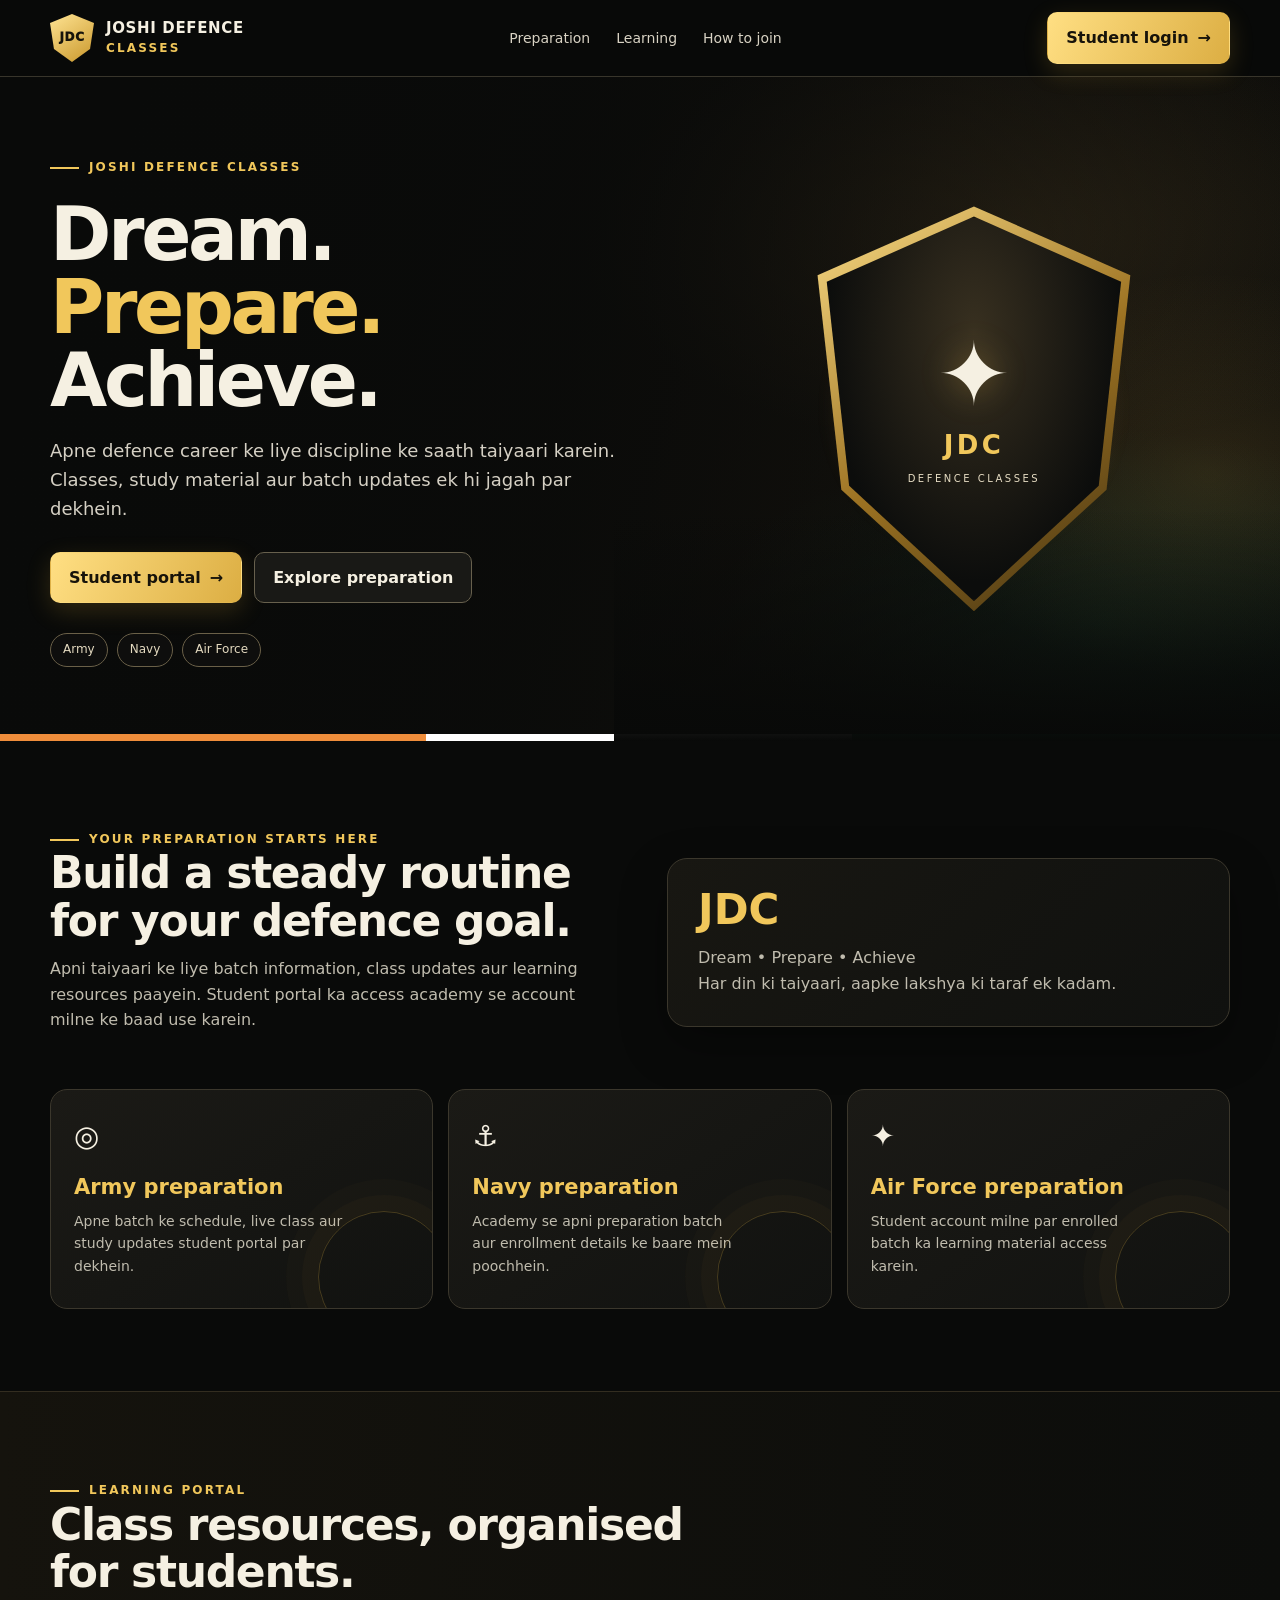
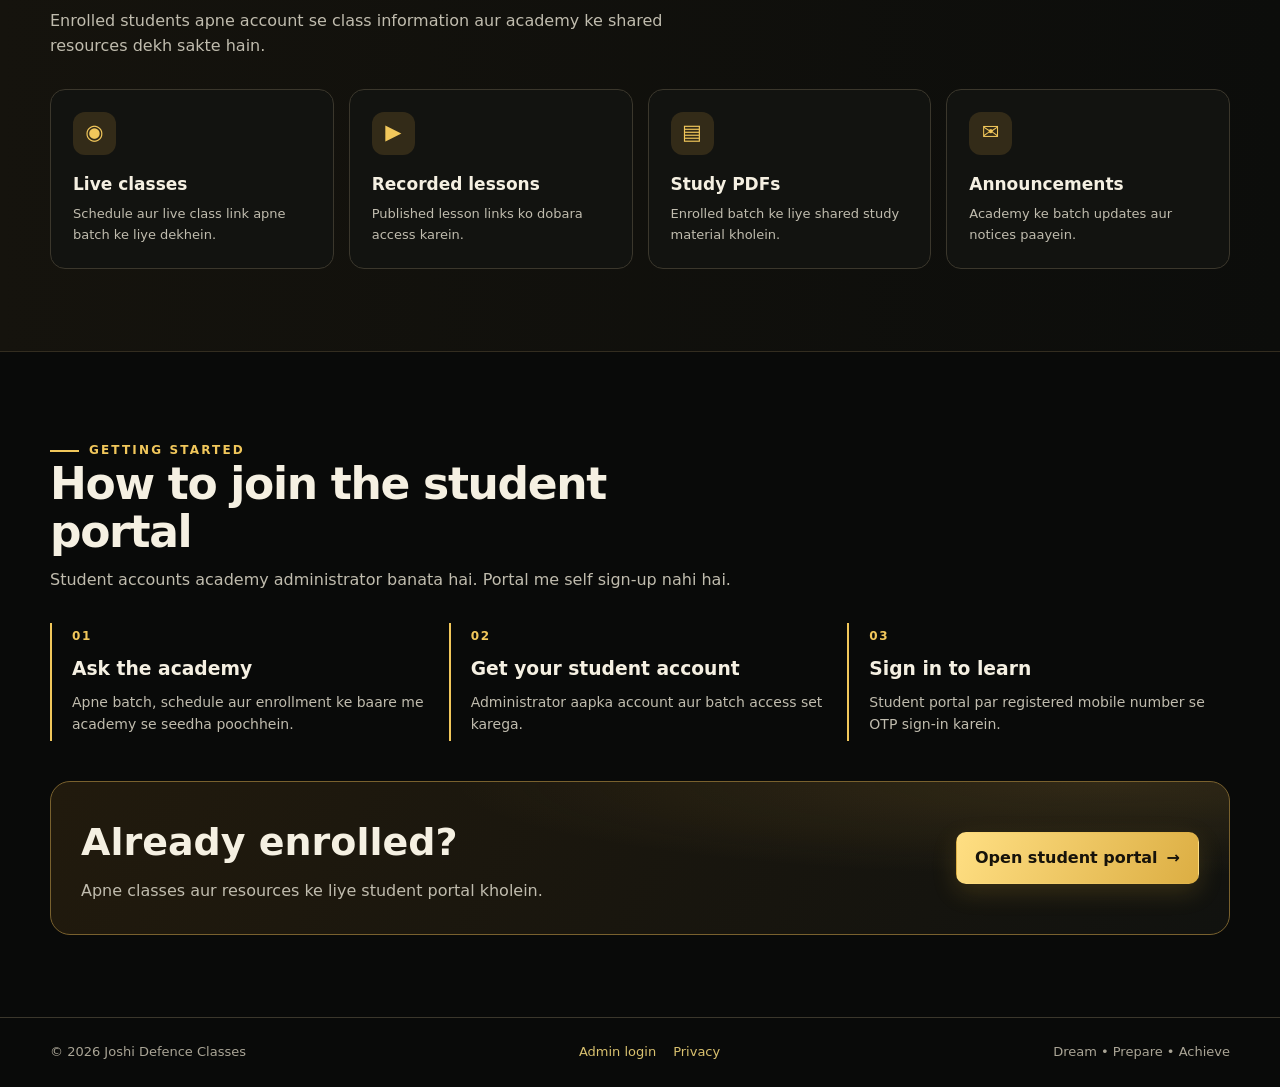
==== index.html @ 3b52490b "Add website home page" ====
<!doctype html>
<html lang="en">
<head>
  <meta charset="utf-8">
  <meta name="viewport" content="width=device-width, initial-scale=1">
  <meta name="theme-color" content="#090a09">
  <meta name="description" content="Prepare for your defence career with Joshi Defence Classes. Explore defence preparation, live classes, recorded lessons and study material.">
  <title>Joshi Defence Classes | Dream. Prepare. Achieve.</title>
  <style>
    :root{color-scheme:dark;--bg:#090a09;--panel:#151513;--panel2:#1e1d19;--gold:#f1c75b;--gold2:#ffdf83;--text:#f5f0e2;--muted:#c0bcae;--line:#3b372c;--red:#bc3438;--green:#168251;--max:1180px}
    *{box-sizing:border-box}
    html{scroll-behavior:smooth}
    body{margin:0;background:var(--bg);color:var(--text);font:16px/1.6 system-ui,-apple-system,BlinkMacSystemFont,"Segoe UI",sans-serif}
    a{color:inherit}
    .skip{position:absolute;left:-999px;top:8px;background:var(--gold);color:#111;padding:10px 14px;border-radius:8px;z-index:10}.skip:focus{left:8px}
    .wrap{width:min(var(--max),calc(100% - 40px));margin-inline:auto}
    .topbar{position:sticky;top:0;z-index:5;background:#090a09ed;border-bottom:1px solid #38352b;backdrop-filter:blur(14px)}
    .nav{min-height:76px;display:flex;align-items:center;justify-content:space-between;gap:24px}
    .brand{display:flex;align-items:center;gap:12px;text-decoration:none;font-weight:900;letter-spacing:.04em}
    .crest{width:44px;height:48px;display:grid;place-items:center;clip-path:polygon(50% 0,100% 19%,91% 73%,50% 100%,9% 73%,0 19%);background:linear-gradient(145deg,#ffe493,#c9972b);color:#16130b;font-size:12px;font-weight:950}
    .brand-name{font-size:15px;line-height:1.15}.brand-name span{display:block;color:var(--gold);font-size:12px;letter-spacing:.18em;margin-top:5px}
    .navlinks{display:flex;align-items:center;gap:26px}.navlinks a{text-decoration:none;color:#d8d2c3;font-size:14px}.navlinks a:hover{color:var(--gold)}
    .button{display:inline-flex;align-items:center;justify-content:center;gap:9px;border:1px solid transparent;border-radius:10px;padding:12px 18px;background:linear-gradient(115deg,var(--gold2),#dcae43);color:#17130a;font-weight:800;text-decoration:none;box-shadow:0 8px 24px #cf9e3033;transition:transform .18s,box-shadow .18s}
    .button:hover{transform:translateY(-2px);box-shadow:0 12px 30px #cf9e3055}.button.secondary{background:#191916;border-color:#67604d;color:var(--text);box-shadow:none}.button.secondary:hover{border-color:var(--gold);color:var(--gold)}
    .hero{position:relative;overflow:hidden;min-height:590px;display:grid;align-items:center;background:radial-gradient(ellipse at 79% 24%,#5a482766 0,transparent 30%),radial-gradient(ellipse at 86% 82%,#1e4f3866 0,transparent 25%),linear-gradient(110deg,#0a0a09 10%,#17140e 64%,#0a0b09 100%)}
    .hero:before{content:"";position:absolute;inset:0;background:linear-gradient(100deg,#090a09 0%,#090a09dd 44%,transparent 100%);pointer-events:none}
    .hero:after{content:"";position:absolute;right:-10%;bottom:0;width:62%;height:100%;background:linear-gradient(0deg,#080908 0%,transparent 35%),radial-gradient(ellipse at 75% 60%,#d6aa4c26 0 1%,transparent 36%);pointer-events:none}
    .hero-inner{position:relative;z-index:1;display:grid;grid-template-columns:1.1fr .9fr;gap:42px;align-items:center;padding-block:74px}
    .eyebrow{display:inline-flex;align-items:center;gap:10px;color:var(--gold);font-size:12px;font-weight:850;letter-spacing:.18em;text-transform:uppercase}.eyebrow:before{content:"";width:29px;height:2px;background:var(--gold)}
    h1,h2,h3,p{margin-top:0}h1{font-size:clamp(42px,6vw,74px);line-height:.99;letter-spacing:-.045em;margin:20px 0}.gold{color:var(--gold)}
    .hero-copy{max-width:590px;color:#d5d0c4;font-size:18px}.hero-actions{display:flex;flex-wrap:wrap;gap:12px;margin-top:28px}
    .pillrow{display:flex;flex-wrap:wrap;gap:9px;margin-top:30px}.pill{border:1px solid #6a6048;border-radius:999px;padding:6px 12px;color:#e4dac0;font-size:12px;background:#11110fb3}
    .hero-art{position:relative;min-height:365px;display:grid;place-items:center}.sun{position:absolute;width:min(30vw,310px);aspect-ratio:1;border-radius:50%;background:radial-gradient(circle,#f6cf6b55 0,#ad762b1d 52%,transparent 70%);filter:blur(5px)}
    .shield{position:relative;width:min(80%,340px);aspect-ratio:.84;display:grid;place-items:center;clip-path:polygon(50% 0,96% 17%,89% 70%,50% 100%,11% 70%,4% 17%);background:linear-gradient(145deg,#ffe18a,#9c7222 52%,#3b2c10);padding:10px;filter:drop-shadow(0 24px 38px #0009)}
    .shield-inner{width:100%;height:100%;display:flex;flex-direction:column;align-items:center;justify-content:center;clip-path:polygon(50% 0,96% 17%,89% 70%,50% 100%,11% 70%,4% 17%);background:radial-gradient(ellipse at 50% 30%,#383020,#0c0d0c 66%);border:2px solid #17140c}
    .crest-large{font-size:88px;line-height:1;filter:drop-shadow(0 0 16px #d9ad4a55)}.shield-inner strong{color:var(--gold);font-size:26px;letter-spacing:.13em;margin-top:6px}.shield-inner small{color:#e6dcc3;letter-spacing:.25em;font-size:10px;margin-top:4px}
    .flag{position:absolute;left:0;right:0;bottom:0;height:7px;background:linear-gradient(to right,#ef8d3b 0 33.3%,#fff 33.3% 66.6%,#198754 66.6%)}
    section{scroll-margin-top:90px}.section{padding:82px 0}.section-head{max-width:690px;margin-bottom:30px}.section-head h2{font-size:clamp(30px,4vw,44px);line-height:1.08;letter-spacing:-.03em;margin-bottom:12px}.section-head p{color:var(--muted);margin-bottom:0}
    .intro{display:grid;grid-template-columns:1fr 1fr;gap:54px;align-items:center}.intro-panel{border:1px solid var(--line);border-radius:20px;background:linear-gradient(135deg,#181712,#10110f);padding:30px;box-shadow:0 18px 48px #0005}.intro-panel .big{font-size:42px;line-height:1;color:var(--gold);font-weight:900}.intro-panel p{color:var(--muted);margin:14px 0 0}
    .branch-grid,.feature-grid{display:grid;grid-template-columns:repeat(3,1fr);gap:15px}.branch{position:relative;min-height:220px;padding:23px;border:1px solid var(--line);border-radius:17px;background:linear-gradient(145deg,#1b1a16,#111210);overflow:hidden}.branch:after{content:"";position:absolute;right:-18px;bottom:-35px;width:130px;height:130px;border:1px solid #d3a74244;border-radius:50%;box-shadow:0 0 0 16px #d3a74208,0 0 0 32px #d3a74205}.branch .icon{font-size:29px}.branch h3{color:var(--gold);margin:12px 0 5px;font-size:21px}.branch p{color:var(--muted);margin:0;max-width:270px;font-size:14px}
    .darkband{background:linear-gradient(90deg,#15130d,#0c0d0b);border-block:1px solid #332d20}.features{grid-template-columns:repeat(4,1fr)}.feature{padding:22px;border:1px solid var(--line);border-radius:15px;background:#121310}.feature .icon{display:grid;place-items:center;width:43px;height:43px;border-radius:12px;background:#332b18;color:var(--gold);font-size:21px}.feature h3{font-size:17px;margin:16px 0 6px}.feature p{font-size:13px;color:var(--muted);margin:0}
    .steps{display:grid;grid-template-columns:repeat(3,1fr);gap:16px;counter-reset:step}.step{counter-increment:step;border-left:2px solid var(--gold);padding:4px 0 5px 20px}.step:before{content:"0" counter(step);display:block;color:var(--gold);font-size:12px;font-weight:900;letter-spacing:.14em;margin-bottom:8px}.step h3{margin:0 0 7px}.step p{color:var(--muted);margin:0;font-size:14px}
    .cta{display:flex;align-items:center;justify-content:space-between;gap:30px;border:1px solid #79612e;border-radius:20px;padding:30px;background:radial-gradient(ellipse at 90% 0,#c4953a2b,transparent 44%),linear-gradient(120deg,#211a0d,#11120f)}.cta h2{font-size:clamp(26px,4vw,38px);margin:0 0 6px}.cta p{color:var(--muted);margin:0}
    footer{border-top:1px solid var(--line);padding:24px 0;color:#aaa596;font-size:13px}.foot{display:flex;align-items:center;justify-content:space-between;gap:15px;flex-wrap:wrap}.footlinks{display:flex;gap:17px}.foot a{color:#d9c16f;text-decoration:none}.foot a:hover{text-decoration:underline}
    @media(max-width:850px){.navlinks{display:none}.hero-inner{grid-template-columns:1fr;gap:10px}.hero-art{min-height:270px}.shield{width:225px}.crest-large{font-size:60px}.branch-grid{grid-template-columns:1fr}.features{grid-template-columns:repeat(2,1fr)}.intro{grid-template-columns:1fr;gap:22px}.steps{grid-template-columns:1fr}.hero{min-height:auto}}
    @media(max-width:520px){.wrap{width:min(var(--max),calc(100% - 28px))}.nav{min-height:68px}.brand-name{font-size:13px}.brand-name span{font-size:10px}.nav>.button{padding:10px 12px;font-size:13px}.hero-inner{padding-block:55px 30px}.hero-copy{font-size:16px}.hero-art{min-height:220px}.shield{width:185px}.crest-large{font-size:51px}.shield-inner strong{font-size:20px}.section{padding:58px 0}.features{grid-template-columns:1fr}.cta{align-items:flex-start;flex-direction:column;padding:23px}}
    @media(prefers-reduced-motion:reduce){html{scroll-behavior:auto}*,*:before,*:after{transition:none!important}}
  </style>
</head>
<body>
  <a class="skip" href="#main">Skip to content</a>
  <header class="topbar">
    <div class="wrap nav">
      <a class="brand" href="./" aria-label="Joshi Defence Classes home"><span class="crest" aria-hidden="true">JDC</span><span class="brand-name">JOSHI DEFENCE<span>CLASSES</span></span></a>
      <nav class="navlinks" aria-label="Main navigation"><a href="#programmes">Preparation</a><a href="#learning">Learning</a><a href="#join">How to join</a></nav>
      <a class="button" href="student/">Student login <span aria-hidden="true">→</span></a>
    </div>
  </header>

  <main id="main">
    <section class="hero">
      <div class="wrap hero-inner">
        <div>
          <span class="eyebrow">Joshi Defence Classes</span>
          <h1>Dream.<br><span class="gold">Prepare.</span><br>Achieve.</h1>
          <p class="hero-copy">Apne defence career ke liye discipline ke saath taiyaari karein. Classes, study material aur batch updates ek hi jagah par dekhein.</p>
          <div class="hero-actions"><a class="button" href="student/">Student portal <span aria-hidden="true">→</span></a><a class="button secondary" href="#programmes">Explore preparation</a></div>
          <div class="pillrow" aria-label="Preparation areas"><span class="pill">Army</span><span class="pill">Navy</span><span class="pill">Air Force</span></div>
        </div>
        <div class="hero-art" aria-label="Joshi Defence Classes JDC emblem">
          <div class="sun"></div><div class="shield"><div class="shield-inner"><span class="crest-large" aria-hidden="true">✦</span><strong>JDC</strong><small>DEFENCE CLASSES</small></div></div>
        </div>
      </div>
      <div class="flag" aria-hidden="true"></div>
    </section>

    <section class="section" id="programmes">
      <div class="wrap intro">
        <div class="section-head"><span class="eyebrow">Your preparation starts here</span><h2>Build a steady routine for your defence goal.</h2><p>Apni taiyaari ke liye batch information, class updates aur learning resources paayein. Student portal ka access academy se account milne ke baad use karein.</p></div>
        <div class="intro-panel"><div class="big">JDC</div><p>Dream • Prepare • Achieve<br>Har din ki taiyaari, aapke lakshya ki taraf ek kadam.</p></div>
      </div>
      <div class="wrap branch-grid" style="margin-top:26px">
        <article class="branch"><span class="icon" aria-hidden="true">◎</span><h3>Army preparation</h3><p>Apne batch ke schedule, live class aur study updates student portal par dekhein.</p></article>
        <article class="branch"><span class="icon" aria-hidden="true">⚓</span><h3>Navy preparation</h3><p>Academy se apni preparation batch aur enrollment details ke baare mein poochhein.</p></article>
        <article class="branch"><span class="icon" aria-hidden="true">✦</span><h3>Air Force preparation</h3><p>Student account milne par enrolled batch ka learning material access karein.</p></article>
      </div>
    </section>

    <section class="section darkband" id="learning">
      <div class="wrap">
        <div class="section-head"><span class="eyebrow">Learning portal</span><h2>Class resources, organised for students.</h2><p>Enrolled students apne account se class information aur academy ke shared resources dekh sakte hain.</p></div>
        <div class="feature-grid features">
          <article class="feature"><span class="icon" aria-hidden="true">◉</span><h3>Live classes</h3><p>Schedule aur live class link apne batch ke liye dekhein.</p></article>
          <article class="feature"><span class="icon" aria-hidden="true">▶</span><h3>Recorded lessons</h3><p>Published lesson links ko dobara access karein.</p></article>
          <article class="feature"><span class="icon" aria-hidden="true">▤</span><h3>Study PDFs</h3><p>Enrolled batch ke liye shared study material kholein.</p></article>
          <article class="feature"><span class="icon" aria-hidden="true">✉</span><h3>Announcements</h3><p>Academy ke batch updates aur notices paayein.</p></article>
        </div>
      </div>
    </section>

    <section class="section" id="join">
      <div class="wrap">
        <div class="section-head"><span class="eyebrow">Getting started</span><h2>How to join the student portal</h2><p>Student accounts academy administrator banata hai. Portal me self sign-up nahi hai.</p></div>
        <div class="steps">
          <article class="step"><h3>Ask the academy</h3><p>Apne batch, schedule aur enrollment ke baare me academy se seedha poochhein.</p></article>
          <article class="step"><h3>Get your student account</h3><p>Administrator aapka account aur batch access set karega.</p></article>
          <article class="step"><h3>Sign in to learn</h3><p>Student portal par registered mobile number se OTP sign-in karein.</p></article>
        </div>
        <div class="cta" style="margin-top:40px"><div><h2>Already enrolled?</h2><p>Apne classes aur resources ke liye student portal kholein.</p></div><a class="button" href="student/">Open student portal <span aria-hidden="true">→</span></a></div>
      </div>
    </section>
  </main>

  <footer><div class="wrap foot"><span>© 2026 Joshi Defence Classes</span><div class="footlinks"><a href="admin/">Admin login</a><a href="privacy.html">Privacy</a></div><span>Dream • Prepare • Achieve</span></div></footer>
</body>
</html>
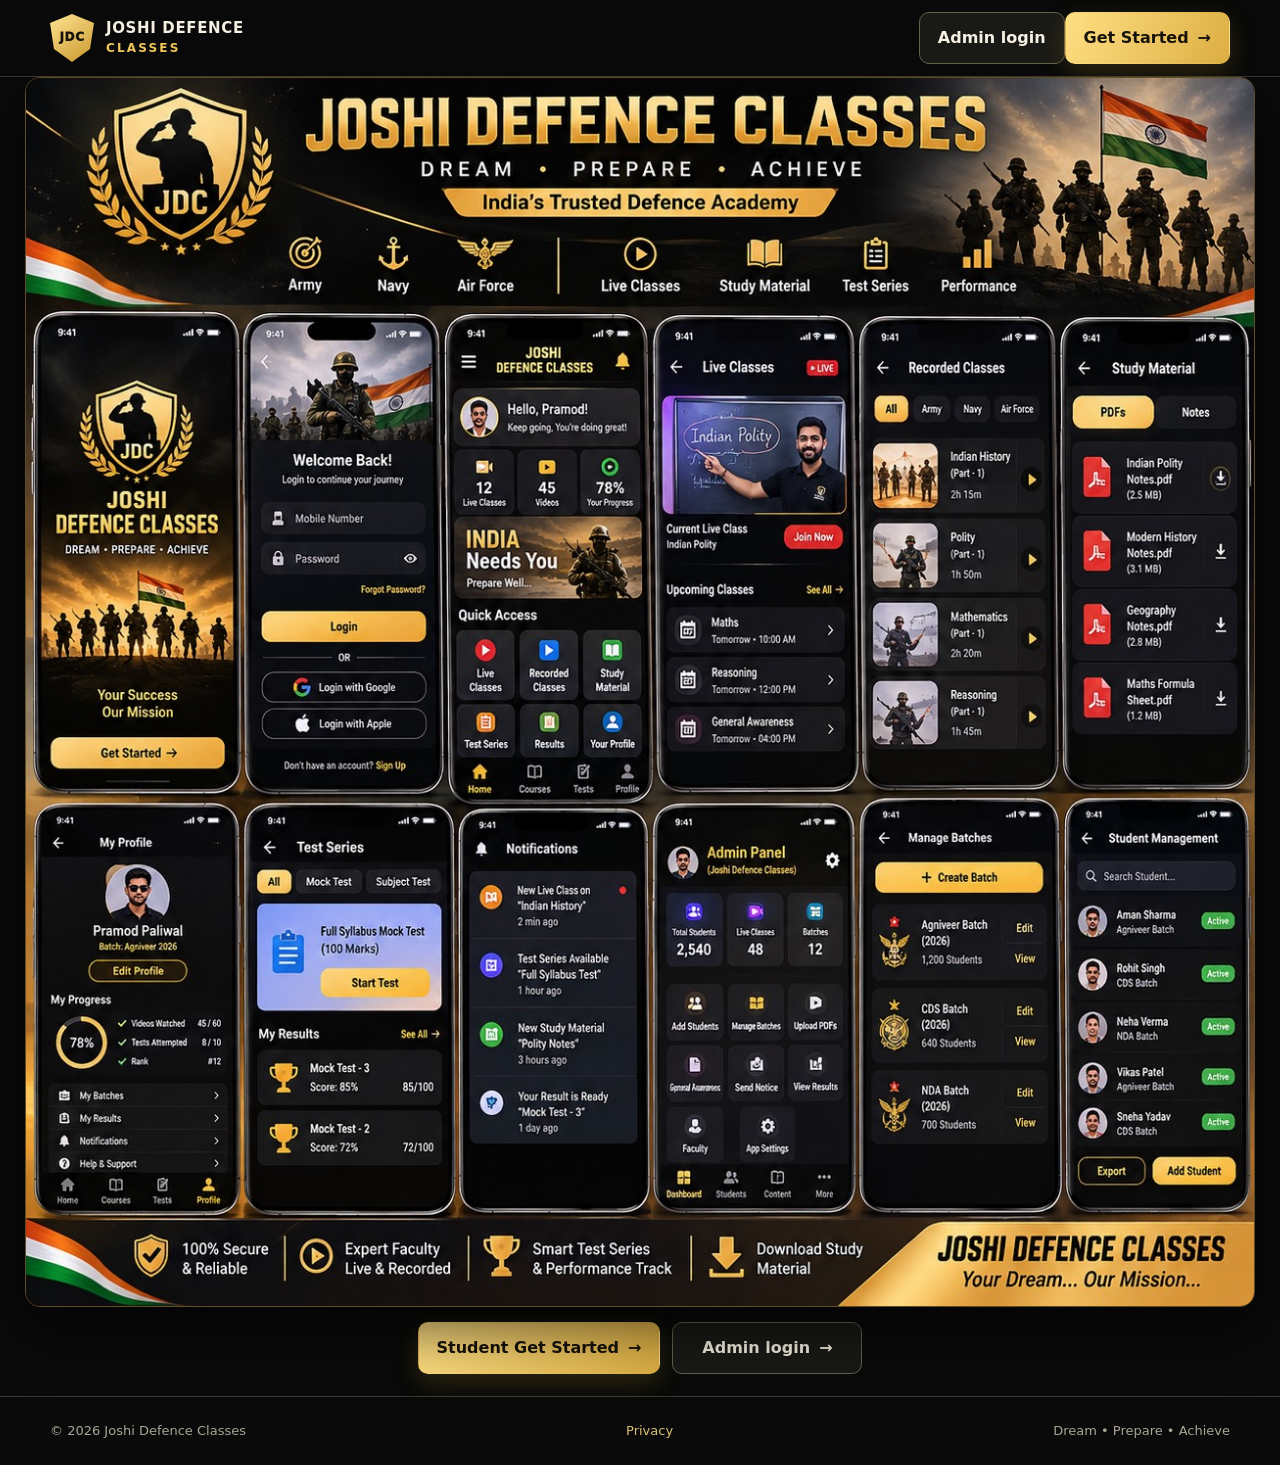
==== commit 8f8c266a: "Match JDC reference interface and owner login" ====
--- a/index.html
+++ b/index.html
@@ -4,8 +4,8 @@
   <meta charset="utf-8">
   <meta name="viewport" content="width=device-width, initial-scale=1">
   <meta name="theme-color" content="#090a09">
-  <meta name="description" content="Prepare for your defence career with Joshi Defence Classes. Explore defence preparation, live classes, recorded lessons and study material.">
-  <title>Joshi Defence Classes | Dream. Prepare. Achieve.</title>
+  <meta name="description" content="Joshi Defence Classes: student portal and secure owner admin login.">
+  <title>Joshi Defence Classes</title>
   <style>
     :root{color-scheme:dark;--bg:#090a09;--panel:#151513;--panel2:#1e1d19;--gold:#f1c75b;--gold2:#ffdf83;--text:#f5f0e2;--muted:#c0bcae;--line:#3b372c;--red:#bc3438;--green:#168251;--max:1180px}
     *{box-sizing:border-box}
@@ -45,72 +45,40 @@
     @media(max-width:850px){.navlinks{display:none}.hero-inner{grid-template-columns:1fr;gap:10px}.hero-art{min-height:270px}.shield{width:225px}.crest-large{font-size:60px}.branch-grid{grid-template-columns:1fr}.features{grid-template-columns:repeat(2,1fr)}.intro{grid-template-columns:1fr;gap:22px}.steps{grid-template-columns:1fr}.hero{min-height:auto}}
     @media(max-width:520px){.wrap{width:min(var(--max),calc(100% - 28px))}.nav{min-height:68px}.brand-name{font-size:13px}.brand-name span{font-size:10px}.nav>.button{padding:10px 12px;font-size:13px}.hero-inner{padding-block:55px 30px}.hero-copy{font-size:16px}.hero-art{min-height:220px}.shield{width:185px}.crest-large{font-size:51px}.shield-inner strong{font-size:20px}.section{padding:58px 0}.features{grid-template-columns:1fr}.cta{align-items:flex-start;flex-direction:column;padding:23px}}
     @media(prefers-reduced-motion:reduce){html{scroll-behavior:auto}*,*:before,*:after{transition:none!important}}
+    .showcase-page{background:#090a09}
+    .showcase-nav{gap:12px}
+    .showcase-nav .button{white-space:nowrap}
+    .showcase-main{width:min(1254px,100%);margin:0 auto;padding:0 12px 22px}
+    .showcase-frame{position:relative;margin:0;overflow:hidden;border:1px solid #604c25;border-radius:15px;background:#080909;box-shadow:0 22px 60px #0009}
+    .showcase-image{display:block;width:100%;height:auto}
+    .showcase-hotspot{position:absolute;display:block;border-radius:10px;outline:0;background:transparent}
+    .showcase-hotspot:focus-visible{box-shadow:0 0 0 4px #ffdf83,0 0 22px #ffdf83}
+    .student-hotspot{left:1.8%;top:53.5%;width:14.5%;height:3.2%}
+    .admin-hotspot{left:52.1%;top:59.2%;width:14.2%;height:5.5%}
+    .showcase-access{display:flex;justify-content:center;gap:12px;padding:15px 0 0}
+    .showcase-access .button{min-width:190px}
+    @media(max-width:600px){.showcase-main{padding:0 5px 12px}.showcase-frame{border-radius:8px}.showcase-access{padding-inline:8px}.showcase-access .button{flex:1;min-width:0;padding:11px 8px;font-size:13px}}
   </style>
 </head>
-<body>
+<body class="showcase-page">
   <a class="skip" href="#main">Skip to content</a>
   <header class="topbar">
     <div class="wrap nav">
       <a class="brand" href="./" aria-label="Joshi Defence Classes home"><span class="crest" aria-hidden="true">JDC</span><span class="brand-name">JOSHI DEFENCE<span>CLASSES</span></span></a>
-      <nav class="navlinks" aria-label="Main navigation"><a href="#programmes">Preparation</a><a href="#learning">Learning</a><a href="#join">How to join</a></nav>
-      <a class="button" href="student/">Student login <span aria-hidden="true">→</span></a>
+      <div class="showcase-nav"><a class="button secondary" href="admin/">Admin login</a><a class="button" href="student/">Get Started <span aria-hidden="true">→</span></a></div>
     </div>
   </header>
-
-  <main id="main">
-    <section class="hero">
-      <div class="wrap hero-inner">
-        <div>
-          <span class="eyebrow">Joshi Defence Classes</span>
-          <h1>Dream.<br><span class="gold">Prepare.</span><br>Achieve.</h1>
-          <p class="hero-copy">Apne defence career ke liye discipline ke saath taiyaari karein. Classes, study material aur batch updates ek hi jagah par dekhein.</p>
-          <div class="hero-actions"><a class="button" href="student/">Student portal <span aria-hidden="true">→</span></a><a class="button secondary" href="#programmes">Explore preparation</a></div>
-          <div class="pillrow" aria-label="Preparation areas"><span class="pill">Army</span><span class="pill">Navy</span><span class="pill">Air Force</span></div>
-        </div>
-        <div class="hero-art" aria-label="Joshi Defence Classes JDC emblem">
-          <div class="sun"></div><div class="shield"><div class="shield-inner"><span class="crest-large" aria-hidden="true">✦</span><strong>JDC</strong><small>DEFENCE CLASSES</small></div></div>
-        </div>
-      </div>
-      <div class="flag" aria-hidden="true"></div>
-    </section>
-
-    <section class="section" id="programmes">
-      <div class="wrap intro">
-        <div class="section-head"><span class="eyebrow">Your preparation starts here</span><h2>Build a steady routine for your defence goal.</h2><p>Apni taiyaari ke liye batch information, class updates aur learning resources paayein. Student portal ka access academy se account milne ke baad use karein.</p></div>
-        <div class="intro-panel"><div class="big">JDC</div><p>Dream • Prepare • Achieve<br>Har din ki taiyaari, aapke lakshya ki taraf ek kadam.</p></div>
-      </div>
-      <div class="wrap branch-grid" style="margin-top:26px">
-        <article class="branch"><span class="icon" aria-hidden="true">◎</span><h3>Army preparation</h3><p>Apne batch ke schedule, live class aur study updates student portal par dekhein.</p></article>
-        <article class="branch"><span class="icon" aria-hidden="true">⚓</span><h3>Navy preparation</h3><p>Academy se apni preparation batch aur enrollment details ke baare mein poochhein.</p></article>
-        <article class="branch"><span class="icon" aria-hidden="true">✦</span><h3>Air Force preparation</h3><p>Student account milne par enrolled batch ka learning material access karein.</p></article>
-      </div>
-    </section>
-
-    <section class="section darkband" id="learning">
-      <div class="wrap">
-        <div class="section-head"><span class="eyebrow">Learning portal</span><h2>Class resources, organised for students.</h2><p>Enrolled students apne account se class information aur academy ke shared resources dekh sakte hain.</p></div>
-        <div class="feature-grid features">
-          <article class="feature"><span class="icon" aria-hidden="true">◉</span><h3>Live classes</h3><p>Schedule aur live class link apne batch ke liye dekhein.</p></article>
-          <article class="feature"><span class="icon" aria-hidden="true">▶</span><h3>Recorded lessons</h3><p>Published lesson links ko dobara access karein.</p></article>
-          <article class="feature"><span class="icon" aria-hidden="true">▤</span><h3>Study PDFs</h3><p>Enrolled batch ke liye shared study material kholein.</p></article>
-          <article class="feature"><span class="icon" aria-hidden="true">✉</span><h3>Announcements</h3><p>Academy ke batch updates aur notices paayein.</p></article>
-        </div>
-      </div>
-    </section>
-
-    <section class="section" id="join">
-      <div class="wrap">
-        <div class="section-head"><span class="eyebrow">Getting started</span><h2>How to join the student portal</h2><p>Student accounts academy administrator banata hai. Portal me self sign-up nahi hai.</p></div>
-        <div class="steps">
-          <article class="step"><h3>Ask the academy</h3><p>Apne batch, schedule aur enrollment ke baare me academy se seedha poochhein.</p></article>
-          <article class="step"><h3>Get your student account</h3><p>Administrator aapka account aur batch access set karega.</p></article>
-          <article class="step"><h3>Sign in to learn</h3><p>Student portal par registered mobile number se OTP sign-in karein.</p></article>
-        </div>
-        <div class="cta" style="margin-top:40px"><div><h2>Already enrolled?</h2><p>Apne classes aur resources ke liye student portal kholein.</p></div><a class="button" href="student/">Open student portal <span aria-hidden="true">→</span></a></div>
-      </div>
-    </section>
+  <main id="main" class="showcase-main">
+    <figure class="showcase-frame" aria-label="Joshi Defence Classes student and admin interface">
+      <img class="showcase-image" src="assets/jdc-app-showcase.jpg" alt="Joshi Defence Classes app layout: student welcome and login, home, live classes, recorded lessons, study PDFs, profile, tests, notifications, and admin panel, batch and student management screens.">
+      <a class="showcase-hotspot student-hotspot" href="student/" aria-label="Get Started: open student login"></a>
+      <a class="showcase-hotspot admin-hotspot" href="admin/" aria-label="Open admin panel login"></a>
+    </figure>
+    <div class="showcase-access" aria-label="Portal sign in">
+      <a class="button" href="student/">Student Get Started <span aria-hidden="true">→</span></a>
+      <a class="button secondary" href="admin/">Admin login <span aria-hidden="true">→</span></a>
+    </div>
   </main>
-
-  <footer><div class="wrap foot"><span>© 2026 Joshi Defence Classes</span><div class="footlinks"><a href="admin/">Admin login</a><a href="privacy.html">Privacy</a></div><span>Dream • Prepare • Achieve</span></div></footer>
+  <footer><div class="wrap foot"><span>© 2026 Joshi Defence Classes</span><div class="footlinks"><a href="privacy.html">Privacy</a></div><span>Dream • Prepare • Achieve</span></div></footer>
 </body>
 </html>
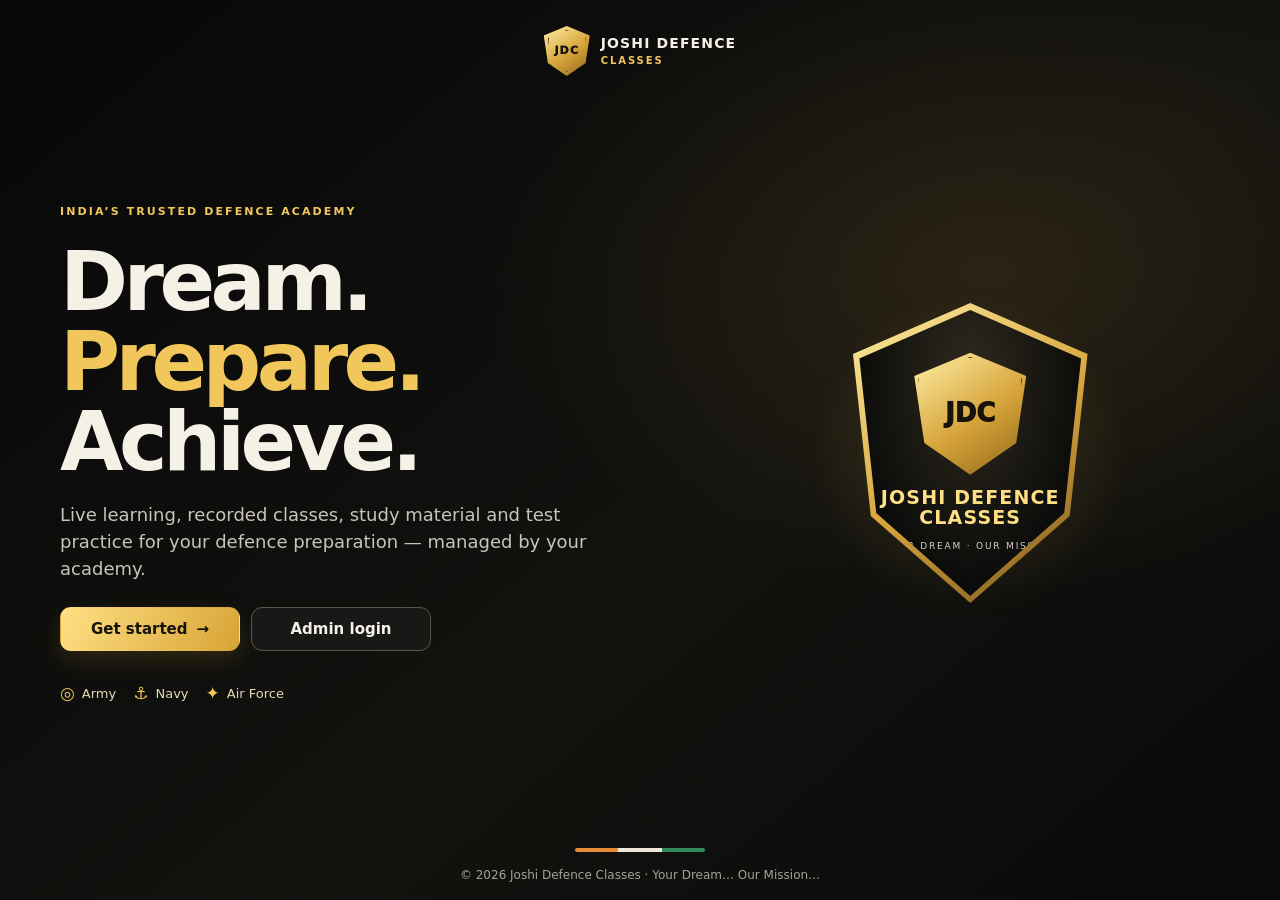
==== commit 2b6e5fe3: "Publish JDC student and owner portals" ====
--- a/index.html
+++ b/index.html
@@ -2,83 +2,60 @@
 <html lang="en">
 <head>
   <meta charset="utf-8">
-  <meta name="viewport" content="width=device-width, initial-scale=1">
-  <meta name="theme-color" content="#090a09">
-  <meta name="description" content="Joshi Defence Classes: student portal and secure owner admin login.">
+  <meta name="viewport" content="width=device-width, initial-scale=1, viewport-fit=cover">
+  <meta name="theme-color" content="#080909">
+  <meta name="description" content="Joshi Defence Classes — Your Dream, Our Mission. Student learning and academy administration.">
   <title>Joshi Defence Classes</title>
+  <link rel="stylesheet" href="assets/brand.css">
   <style>
-    :root{color-scheme:dark;--bg:#090a09;--panel:#151513;--panel2:#1e1d19;--gold:#f1c75b;--gold2:#ffdf83;--text:#f5f0e2;--muted:#c0bcae;--line:#3b372c;--red:#bc3438;--green:#168251;--max:1180px}
-    *{box-sizing:border-box}
-    html{scroll-behavior:smooth}
-    body{margin:0;background:var(--bg);color:var(--text);font:16px/1.6 system-ui,-apple-system,BlinkMacSystemFont,"Segoe UI",sans-serif}
-    a{color:inherit}
-    .skip{position:absolute;left:-999px;top:8px;background:var(--gold);color:#111;padding:10px 14px;border-radius:8px;z-index:10}.skip:focus{left:8px}
-    .wrap{width:min(var(--max),calc(100% - 40px));margin-inline:auto}
-    .topbar{position:sticky;top:0;z-index:5;background:#090a09ed;border-bottom:1px solid #38352b;backdrop-filter:blur(14px)}
-    .nav{min-height:76px;display:flex;align-items:center;justify-content:space-between;gap:24px}
-    .brand{display:flex;align-items:center;gap:12px;text-decoration:none;font-weight:900;letter-spacing:.04em}
-    .crest{width:44px;height:48px;display:grid;place-items:center;clip-path:polygon(50% 0,100% 19%,91% 73%,50% 100%,9% 73%,0 19%);background:linear-gradient(145deg,#ffe493,#c9972b);color:#16130b;font-size:12px;font-weight:950}
-    .brand-name{font-size:15px;line-height:1.15}.brand-name span{display:block;color:var(--gold);font-size:12px;letter-spacing:.18em;margin-top:5px}
-    .navlinks{display:flex;align-items:center;gap:26px}.navlinks a{text-decoration:none;color:#d8d2c3;font-size:14px}.navlinks a:hover{color:var(--gold)}
-    .button{display:inline-flex;align-items:center;justify-content:center;gap:9px;border:1px solid transparent;border-radius:10px;padding:12px 18px;background:linear-gradient(115deg,var(--gold2),#dcae43);color:#17130a;font-weight:800;text-decoration:none;box-shadow:0 8px 24px #cf9e3033;transition:transform .18s,box-shadow .18s}
-    .button:hover{transform:translateY(-2px);box-shadow:0 12px 30px #cf9e3055}.button.secondary{background:#191916;border-color:#67604d;color:var(--text);box-shadow:none}.button.secondary:hover{border-color:var(--gold);color:var(--gold)}
-    .hero{position:relative;overflow:hidden;min-height:590px;display:grid;align-items:center;background:radial-gradient(ellipse at 79% 24%,#5a482766 0,transparent 30%),radial-gradient(ellipse at 86% 82%,#1e4f3866 0,transparent 25%),linear-gradient(110deg,#0a0a09 10%,#17140e 64%,#0a0b09 100%)}
-    .hero:before{content:"";position:absolute;inset:0;background:linear-gradient(100deg,#090a09 0%,#090a09dd 44%,transparent 100%);pointer-events:none}
-    .hero:after{content:"";position:absolute;right:-10%;bottom:0;width:62%;height:100%;background:linear-gradient(0deg,#080908 0%,transparent 35%),radial-gradient(ellipse at 75% 60%,#d6aa4c26 0 1%,transparent 36%);pointer-events:none}
-    .hero-inner{position:relative;z-index:1;display:grid;grid-template-columns:1.1fr .9fr;gap:42px;align-items:center;padding-block:74px}
-    .eyebrow{display:inline-flex;align-items:center;gap:10px;color:var(--gold);font-size:12px;font-weight:850;letter-spacing:.18em;text-transform:uppercase}.eyebrow:before{content:"";width:29px;height:2px;background:var(--gold)}
-    h1,h2,h3,p{margin-top:0}h1{font-size:clamp(42px,6vw,74px);line-height:.99;letter-spacing:-.045em;margin:20px 0}.gold{color:var(--gold)}
-    .hero-copy{max-width:590px;color:#d5d0c4;font-size:18px}.hero-actions{display:flex;flex-wrap:wrap;gap:12px;margin-top:28px}
-    .pillrow{display:flex;flex-wrap:wrap;gap:9px;margin-top:30px}.pill{border:1px solid #6a6048;border-radius:999px;padding:6px 12px;color:#e4dac0;font-size:12px;background:#11110fb3}
-    .hero-art{position:relative;min-height:365px;display:grid;place-items:center}.sun{position:absolute;width:min(30vw,310px);aspect-ratio:1;border-radius:50%;background:radial-gradient(circle,#f6cf6b55 0,#ad762b1d 52%,transparent 70%);filter:blur(5px)}
-    .shield{position:relative;width:min(80%,340px);aspect-ratio:.84;display:grid;place-items:center;clip-path:polygon(50% 0,96% 17%,89% 70%,50% 100%,11% 70%,4% 17%);background:linear-gradient(145deg,#ffe18a,#9c7222 52%,#3b2c10);padding:10px;filter:drop-shadow(0 24px 38px #0009)}
-    .shield-inner{width:100%;height:100%;display:flex;flex-direction:column;align-items:center;justify-content:center;clip-path:polygon(50% 0,96% 17%,89% 70%,50% 100%,11% 70%,4% 17%);background:radial-gradient(ellipse at 50% 30%,#383020,#0c0d0c 66%);border:2px solid #17140c}
-    .crest-large{font-size:88px;line-height:1;filter:drop-shadow(0 0 16px #d9ad4a55)}.shield-inner strong{color:var(--gold);font-size:26px;letter-spacing:.13em;margin-top:6px}.shield-inner small{color:#e6dcc3;letter-spacing:.25em;font-size:10px;margin-top:4px}
-    .flag{position:absolute;left:0;right:0;bottom:0;height:7px;background:linear-gradient(to right,#ef8d3b 0 33.3%,#fff 33.3% 66.6%,#198754 66.6%)}
-    section{scroll-margin-top:90px}.section{padding:82px 0}.section-head{max-width:690px;margin-bottom:30px}.section-head h2{font-size:clamp(30px,4vw,44px);line-height:1.08;letter-spacing:-.03em;margin-bottom:12px}.section-head p{color:var(--muted);margin-bottom:0}
-    .intro{display:grid;grid-template-columns:1fr 1fr;gap:54px;align-items:center}.intro-panel{border:1px solid var(--line);border-radius:20px;background:linear-gradient(135deg,#181712,#10110f);padding:30px;box-shadow:0 18px 48px #0005}.intro-panel .big{font-size:42px;line-height:1;color:var(--gold);font-weight:900}.intro-panel p{color:var(--muted);margin:14px 0 0}
-    .branch-grid,.feature-grid{display:grid;grid-template-columns:repeat(3,1fr);gap:15px}.branch{position:relative;min-height:220px;padding:23px;border:1px solid var(--line);border-radius:17px;background:linear-gradient(145deg,#1b1a16,#111210);overflow:hidden}.branch:after{content:"";position:absolute;right:-18px;bottom:-35px;width:130px;height:130px;border:1px solid #d3a74244;border-radius:50%;box-shadow:0 0 0 16px #d3a74208,0 0 0 32px #d3a74205}.branch .icon{font-size:29px}.branch h3{color:var(--gold);margin:12px 0 5px;font-size:21px}.branch p{color:var(--muted);margin:0;max-width:270px;font-size:14px}
-    .darkband{background:linear-gradient(90deg,#15130d,#0c0d0b);border-block:1px solid #332d20}.features{grid-template-columns:repeat(4,1fr)}.feature{padding:22px;border:1px solid var(--line);border-radius:15px;background:#121310}.feature .icon{display:grid;place-items:center;width:43px;height:43px;border-radius:12px;background:#332b18;color:var(--gold);font-size:21px}.feature h3{font-size:17px;margin:16px 0 6px}.feature p{font-size:13px;color:var(--muted);margin:0}
-    .steps{display:grid;grid-template-columns:repeat(3,1fr);gap:16px;counter-reset:step}.step{counter-increment:step;border-left:2px solid var(--gold);padding:4px 0 5px 20px}.step:before{content:"0" counter(step);display:block;color:var(--gold);font-size:12px;font-weight:900;letter-spacing:.14em;margin-bottom:8px}.step h3{margin:0 0 7px}.step p{color:var(--muted);margin:0;font-size:14px}
-    .cta{display:flex;align-items:center;justify-content:space-between;gap:30px;border:1px solid #79612e;border-radius:20px;padding:30px;background:radial-gradient(ellipse at 90% 0,#c4953a2b,transparent 44%),linear-gradient(120deg,#211a0d,#11120f)}.cta h2{font-size:clamp(26px,4vw,38px);margin:0 0 6px}.cta p{color:var(--muted);margin:0}
-    footer{border-top:1px solid var(--line);padding:24px 0;color:#aaa596;font-size:13px}.foot{display:flex;align-items:center;justify-content:space-between;gap:15px;flex-wrap:wrap}.footlinks{display:flex;gap:17px}.foot a{color:#d9c16f;text-decoration:none}.foot a:hover{text-decoration:underline}
-    @media(max-width:850px){.navlinks{display:none}.hero-inner{grid-template-columns:1fr;gap:10px}.hero-art{min-height:270px}.shield{width:225px}.crest-large{font-size:60px}.branch-grid{grid-template-columns:1fr}.features{grid-template-columns:repeat(2,1fr)}.intro{grid-template-columns:1fr;gap:22px}.steps{grid-template-columns:1fr}.hero{min-height:auto}}
-    @media(max-width:520px){.wrap{width:min(var(--max),calc(100% - 28px))}.nav{min-height:68px}.brand-name{font-size:13px}.brand-name span{font-size:10px}.nav>.button{padding:10px 12px;font-size:13px}.hero-inner{padding-block:55px 30px}.hero-copy{font-size:16px}.hero-art{min-height:220px}.shield{width:185px}.crest-large{font-size:51px}.shield-inner strong{font-size:20px}.section{padding:58px 0}.features{grid-template-columns:1fr}.cta{align-items:flex-start;flex-direction:column;padding:23px}}
-    @media(prefers-reduced-motion:reduce){html{scroll-behavior:auto}*,*:before,*:after{transition:none!important}}
-    .showcase-page{background:#090a09}
-    .showcase-nav{gap:12px}
-    .showcase-nav .button{white-space:nowrap}
-    .showcase-main{width:min(1254px,100%);margin:0 auto;padding:0 12px 22px}
-    .showcase-frame{position:relative;margin:0;overflow:hidden;border:1px solid #604c25;border-radius:15px;background:#080909;box-shadow:0 22px 60px #0009}
-    .showcase-image{display:block;width:100%;height:auto}
-    .showcase-hotspot{position:absolute;display:block;border-radius:10px;outline:0;background:transparent}
-    .showcase-hotspot:focus-visible{box-shadow:0 0 0 4px #ffdf83,0 0 22px #ffdf83}
-    .student-hotspot{left:1.8%;top:53.5%;width:14.5%;height:3.2%}
-    .admin-hotspot{left:52.1%;top:59.2%;width:14.2%;height:5.5%}
-    .showcase-access{display:flex;justify-content:center;gap:12px;padding:15px 0 0}
-    .showcase-access .button{min-width:190px}
-    @media(max-width:600px){.showcase-main{padding:0 5px 12px}.showcase-frame{border-radius:8px}.showcase-access{padding-inline:8px}.showcase-access .button{flex:1;min-width:0;padding:11px 8px;font-size:13px}}
+    .welcome{min-height:100svh;display:grid;grid-template-rows:auto 1fr auto;background:radial-gradient(ellipse at 77% 30%,#54401e60,transparent 36%),linear-gradient(140deg,#080909 8%,#12120f 57%,#090a09)}
+    .welcome-head{display:flex;justify-content:center;padding:26px 20px 4px}
+    .welcome-body{width:min(1160px,calc(100% - 40px));margin:auto;display:grid;grid-template-columns:1.1fr .9fr;align-items:center;gap:50px;padding:36px 0 58px}
+    .welcome-copy h1{margin:20px 0 12px;font-size:clamp(44px,7vw,82px);line-height:.98;letter-spacing:-.055em}
+    .welcome-copy p{max-width:560px;color:#c8c4b9;font-size:18px}
+    .welcome-crest{position:relative;display:grid;place-items:center;min-height:370px}
+    .welcome-crest:before{content:"";position:absolute;width:min(340px,76vw);aspect-ratio:1;border-radius:50%;background:radial-gradient(circle,#e4b94a30,transparent 67%);filter:blur(8px)}
+    .welcome-shield{position:relative;width:255px;height:300px;display:grid;place-items:center;clip-path:polygon(50% 0,96% 17%,89% 71%,50% 100%,11% 71%,4% 17%);background:linear-gradient(145deg,#fff0a8,#d7a43b 52%,#71511c);padding:7px;filter:drop-shadow(0 25px 30px #000a)}
+    .welcome-shield-inner{width:100%;height:100%;display:grid;place-items:center;align-content:center;gap:12px;clip-path:inherit;background:radial-gradient(ellipse at 50% 25%,#302a1e,#080909 72%);text-align:center}
+    .welcome-shield .brand-mark{width:112px;height:122px;font-size:26px}
+    .welcome-shield strong{max-width:200px;color:var(--gold-bright);font-size:19px;line-height:1.08;letter-spacing:.06em}
+    .welcome-shield small{color:#d7d2c7;font-size:9px;letter-spacing:.2em}
+    .welcome-actions{display:flex;flex-wrap:wrap;gap:11px;margin-top:25px}
+    .welcome-actions .btn{min-width:180px}
+    .welcome-branches{display:flex;flex-wrap:wrap;gap:17px;margin-top:30px;color:#e7d9b4;font-size:13px}
+    .welcome-branches span{display:flex;align-items:center;gap:7px}.welcome-branches b{color:var(--gold);font-size:17px}
+    .welcome-foot{padding:0 20px 16px;text-align:center;color:#a8a396;font-size:12px}
+    .welcome-foot .flag-line{margin:0 auto 14px}
+    @media(max-width:750px){.welcome-head{padding-top:20px}.welcome-body{grid-template-columns:1fr;gap:0;padding:28px 0 42px;text-align:center}.welcome-copy{order:2}.welcome-crest{order:1;min-height:245px}.welcome-shield{width:175px;height:208px}.welcome-shield .brand-mark{width:78px;height:86px;font-size:18px}.welcome-shield strong{font-size:14px}.welcome-shield small{font-size:7px}.welcome-copy h1{font-size:49px;margin:12px 0}.welcome-copy p{font-size:15px;margin-inline:auto}.welcome-actions,.welcome-branches{justify-content:center}.welcome-actions .btn{flex:1;min-width:145px}.welcome-branches{gap:12px;font-size:11px}}
   </style>
 </head>
-<body class="showcase-page">
+<body>
   <a class="skip" href="#main">Skip to content</a>
-  <header class="topbar">
-    <div class="wrap nav">
-      <a class="brand" href="./" aria-label="Joshi Defence Classes home"><span class="crest" aria-hidden="true">JDC</span><span class="brand-name">JOSHI DEFENCE<span>CLASSES</span></span></a>
-      <div class="showcase-nav"><a class="button secondary" href="admin/">Admin login</a><a class="button" href="student/">Get Started <span aria-hidden="true">→</span></a></div>
-    </div>
-  </header>
-  <main id="main" class="showcase-main">
-    <figure class="showcase-frame" aria-label="Joshi Defence Classes student and admin interface">
-      <img class="showcase-image" src="assets/jdc-app-showcase.jpg" alt="Joshi Defence Classes app layout: student welcome and login, home, live classes, recorded lessons, study PDFs, profile, tests, notifications, and admin panel, batch and student management screens.">
-      <a class="showcase-hotspot student-hotspot" href="student/" aria-label="Get Started: open student login"></a>
-      <a class="showcase-hotspot admin-hotspot" href="admin/" aria-label="Open admin panel login"></a>
-    </figure>
-    <div class="showcase-access" aria-label="Portal sign in">
-      <a class="button" href="student/">Student Get Started <span aria-hidden="true">→</span></a>
-      <a class="button secondary" href="admin/">Admin login <span aria-hidden="true">→</span></a>
-    </div>
+  <main id="main" class="welcome">
+    <header class="welcome-head">
+      <a class="brand" href="./" aria-label="Joshi Defence Classes home">
+        <span class="brand-mark" aria-hidden="true">JDC</span>
+        <span class="brand-name">JOSHI DEFENCE<span>CLASSES</span></span>
+      </a>
+    </header>
+    <section class="welcome-body" aria-labelledby="welcomeTitle">
+      <div class="welcome-copy">
+        <span class="eyebrow">India’s trusted defence academy</span>
+        <h1 id="welcomeTitle">Dream.<br><span class="gold">Prepare.</span><br>Achieve.</h1>
+        <p>Live learning, recorded classes, study material and test practice for your defence preparation — managed by your academy.</p>
+        <div class="welcome-actions">
+          <a class="btn" href="student/">Get started <span aria-hidden="true">→</span></a>
+          <a class="btn btn-quiet" href="admin/">Admin login</a>
+        </div>
+        <div class="welcome-branches" aria-label="Defence preparation">
+          <span><b>◎</b> Army</span><span><b>⚓</b> Navy</span><span><b>✦</b> Air Force</span>
+        </div>
+      </div>
+      <div class="welcome-crest" aria-hidden="true">
+        <div class="welcome-shield"><div class="welcome-shield-inner"><span class="brand-mark">JDC</span><strong>JOSHI DEFENCE CLASSES</strong><small>YOUR DREAM · OUR MISSION</small></div></div>
+      </div>
+    </section>
+    <footer class="welcome-foot"><div class="flag-line" aria-hidden="true"></div>© 2026 Joshi Defence Classes · Your Dream… Our Mission…</footer>
   </main>
-  <footer><div class="wrap foot"><span>© 2026 Joshi Defence Classes</span><div class="footlinks"><a href="privacy.html">Privacy</a></div><span>Dream • Prepare • Achieve</span></div></footer>
 </body>
 </html>
--- a/assets/brand.css
+++ b/assets/brand.css
@@ -0,0 +1,14 @@
+:root{color-scheme:dark;--bg:#080909;--surface:#141514;--surface-2:#1c1d1c;--surface-3:#242320;--gold:#f1c75b;--gold-bright:#ffdf83;--ink:#17140c;--text:#f5f1e6;--muted:#aaa89f;--line:#38362f;--green:#4bc47a;--red:#ff8b79;--radius:18px;--shadow:0 18px 44px #0008;--max:1440px;font-family:Inter,ui-sans-serif,system-ui,-apple-system,BlinkMacSystemFont,"Segoe UI",sans-serif}
+*{box-sizing:border-box}html{scroll-behavior:smooth}body{min-width:320px;min-height:100vh;margin:0;background:radial-gradient(ellipse at 70% -20%,#4a3713 0,transparent 31%),radial-gradient(ellipse at 0 100%,#132219 0,transparent 29%),var(--bg);color:var(--text);font:15px/1.5 var(--font,Inter,system-ui,sans-serif)}button,input,select,textarea{font:inherit}button{cursor:pointer}a{color:inherit}.hidden{display:none!important}.muted{color:var(--muted)}.gold{color:var(--gold)}.small{font-size:12px}.eyebrow{color:var(--gold);font-size:11px;font-weight:850;letter-spacing:.19em;text-transform:uppercase}
+.brand{display:flex;align-items:center;gap:11px;text-decoration:none;font-weight:900;letter-spacing:.075em}.brand-mark{position:relative;display:grid;place-items:center;width:46px;height:50px;clip-path:polygon(50% 0,100% 19%,91% 74%,50% 100%,9% 74%,0 19%);background:linear-gradient(145deg,#fff0a8,#d6a43a 55%,#90661a);color:#17130a;font-size:11px;font-weight:1000;filter:drop-shadow(0 0 14px #e9bf5140)}.brand-mark:after{content:"";position:absolute;inset:4px;clip-path:inherit;border:1px solid #5a431a}.brand-name{font-size:14px;line-height:1.08}.brand-name span{display:block;margin-top:5px;color:var(--gold);font-size:10px;letter-spacing:.19em}
+.topbar{position:sticky;top:0;z-index:20;display:flex;align-items:center;justify-content:space-between;gap:18px;min-height:76px;padding:12px clamp(16px,3vw,38px);border-bottom:1px solid #39352a;background:#080909eb;backdrop-filter:blur(16px)}.topbar-right{display:flex;align-items:center;gap:12px}.online-dot{display:inline-flex;align-items:center;gap:8px;color:#d8d3c7;font-size:12px}.online-dot:before{content:"";width:7px;height:7px;border-radius:50%;background:var(--green);box-shadow:0 0 14px #4bc47a99}.avatar{display:grid;place-items:center;width:38px;height:38px;border:1px solid #ac8736;border-radius:50%;background:linear-gradient(145deg,#363025,#1b1c1b);color:var(--gold);font-weight:900}
+.btn{display:inline-flex;align-items:center;justify-content:center;gap:9px;min-height:42px;padding:10px 16px;border:1px solid transparent;border-radius:11px;background:linear-gradient(115deg,var(--gold-bright),#d7a435);box-shadow:0 9px 23px #bf8f2c30;color:var(--ink);font-weight:850;text-decoration:none;transition:transform .16s,border-color .16s}.btn:hover{transform:translateY(-1px)}.btn:disabled{cursor:wait;opacity:.6;transform:none}.btn-quiet{border:1px solid #5a5547;background:#181916;box-shadow:none;color:var(--text)}.btn-quiet:hover{border-color:var(--gold);color:var(--gold)}.btn-danger{border:1px solid #713c35;background:#291715;box-shadow:none;color:#ffb9aa}.icon-btn{display:grid;place-items:center;width:39px;height:39px;border:1px solid var(--line);border-radius:12px;background:#191a18;color:#e9e2d2}
+.app-frame{display:grid;grid-template-columns:246px minmax(0,1fr);max-width:var(--max);min-height:calc(100vh - 76px);margin:auto}.sidebar{position:sticky;top:76px;align-self:start;display:flex;flex-direction:column;gap:8px;height:calc(100vh - 76px);padding:24px 15px 18px;border-right:1px solid #302e28;background:#0b0c0b}.side-label{padding:9px 12px 4px;color:#77766f;font-size:10px;font-weight:850;letter-spacing:.14em;text-transform:uppercase}.side-nav{display:grid;gap:5px}.nav-link{display:flex;align-items:center;gap:12px;width:100%;min-height:44px;padding:9px 12px;border:1px solid transparent;border-radius:12px;background:transparent;color:#c9c5ba;text-align:left;font-weight:650}.nav-link:hover{background:#1a1b18;color:#fff}.nav-link.active{border-color:#80672c;background:linear-gradient(100deg,#3a2e14,#201d16);color:var(--gold)}.nav-icon{display:grid;place-items:center;width:22px;color:var(--gold);font-size:17px}.sidebar-spacer{flex:1}.side-note{padding:13px;border:1px solid #3b3526;border-radius:13px;background:#15140f;color:#bdb7a8;font-size:11px}.side-note strong{display:block;color:var(--gold);margin-bottom:4px}.workspace{min-width:0;padding:clamp(18px,3vw,38px)}.workspace-head{display:flex;align-items:flex-start;justify-content:space-between;gap:16px;margin-bottom:25px}.workspace-head h1{margin:5px 0 4px;font-size:clamp(25px,3vw,34px);letter-spacing:-.035em}.workspace-head p{margin:0;color:var(--muted)}.workspace-actions{display:flex;align-items:center;gap:10px}.mobile-nav{display:none}
+.grid{display:grid;grid-template-columns:repeat(12,minmax(0,1fr));gap:15px}.span-12{grid-column:span 12}.span-8{grid-column:span 8}.span-7{grid-column:span 7}.span-6{grid-column:span 6}.span-5{grid-column:span 5}.span-4{grid-column:span 4}.span-3{grid-column:span 3}.surface{border:1px solid var(--line);border-radius:var(--radius);background:linear-gradient(145deg,#191a18,#111211 70%);box-shadow:0 11px 30px #0004}.surface-pad{padding:20px}.surface-head{display:flex;align-items:center;justify-content:space-between;gap:12px;margin-bottom:15px}.surface-head h2{margin:0;font-size:17px}.surface-head a,.text-link{border:0;background:none;color:var(--gold);font-size:12px;font-weight:800;text-decoration:none}.metric{position:relative;overflow:hidden;min-height:110px;padding:17px;border:1px solid var(--line);border-radius:16px;background:linear-gradient(145deg,#1d1e1c,#141513)}.metric:after{content:"";position:absolute;right:-28px;top:-32px;width:100px;height:100px;border:1px solid #d7ac4b26;border-radius:50%;box-shadow:0 0 0 13px #d7ac4b08,0 0 0 26px #d7ac4b06}.metric-label{color:var(--muted);font-size:12px}.metric-value{margin-top:6px;color:var(--gold-bright);font-size:28px;font-weight:900;line-height:1}.metric-foot{margin-top:10px;color:#d0cbbb;font-size:11px}.hero-card{position:relative;overflow:hidden;min-height:245px;padding:26px;border:1px solid #77612f;border-radius:20px;background:radial-gradient(ellipse at 82% 35%,#d3a84b38,transparent 32%),linear-gradient(105deg,#16150f 3%,#231d10 55%,#131513)}.hero-card:after{content:"";position:absolute;right:0;bottom:0;width:43%;height:100%;opacity:.34;background:linear-gradient(0deg,#090a09 0%,transparent 38%),repeating-linear-gradient(115deg,transparent 0 19px,#d6ae4c10 20px 21px),linear-gradient(90deg,transparent,#604518)}.hero-card>*{position:relative;z-index:1}.hero-card h2{max-width:590px;margin:10px 0 8px;font-size:clamp(26px,3.5vw,40px);line-height:1.04;letter-spacing:-.035em}.hero-card p{max-width:510px;color:#d0cbbd}.hero-actions{display:flex;flex-wrap:wrap;gap:9px;margin-top:17px}.flag-line{display:flex;width:130px;height:4px;margin:17px 0;border-radius:99px;background:linear-gradient(90deg,#e98c37 0 33.3%,#eee8d7 33.3% 66.6%,#32895d 66.6%)}
+.quick-grid{display:grid;grid-template-columns:repeat(4,minmax(0,1fr));gap:11px}.quick-link{display:flex;flex-direction:column;gap:11px;min-height:100px;padding:15px;border:1px solid var(--line);border-radius:15px;background:#151614;color:var(--text);text-decoration:none;transition:border-color .16s,transform .16s}.quick-link:hover{transform:translateY(-2px);border-color:#897039}.quick-icon{display:grid;place-items:center;width:38px;height:38px;border-radius:12px;background:#332a17;color:var(--gold);font-size:19px}.quick-link strong{font-size:12px}.list{display:grid;gap:10px}.list-row{display:flex;align-items:center;gap:13px;min-width:0;padding:12px;border:1px solid #34342e;border-radius:14px;background:#141513}.list-icon{display:grid;flex:0 0 43px;place-items:center;width:43px;height:43px;border-radius:12px;background:linear-gradient(145deg,#3a2e16,#211e17);color:var(--gold);font-size:18px}.list-body{min-width:0;flex:1}.list-body strong{display:block;overflow:hidden;color:#f2eee2;font-size:13px;text-overflow:ellipsis;white-space:nowrap}.list-body span{display:block;margin-top:3px;color:var(--muted);font-size:11px}.badge{display:inline-flex;align-items:center;gap:5px;padding:4px 9px;border:1px solid #685a36;border-radius:99px;background:#2a2417;color:var(--gold-bright);font-size:10px;font-weight:850;white-space:nowrap}.badge-green{border-color:#2e6845;background:#142a1d;color:#87e2a8}.badge-red{border-color:#713c35;background:#351b18;color:#ffac9a}.empty-state{display:grid;place-items:center;min-height:175px;padding:24px;border:1px dashed #47443a;border-radius:15px;color:var(--muted);text-align:center}.empty-state strong{display:block;margin-bottom:5px;color:#e9e3d5}.empty-mark{display:grid;place-items:center;width:44px;height:44px;margin:0 auto 10px;border-radius:50%;background:#292519;color:var(--gold);font-size:20px}.progress-track{height:7px;overflow:hidden;border-radius:99px;background:#33342f}.progress-fill{height:100%;border-radius:inherit;background:linear-gradient(90deg,#c9972e,#ffe286)}.profile-header{display:flex;align-items:center;gap:16px}.profile-avatar{display:grid;place-items:center;width:68px;height:68px;border:2px solid #c69c3a;border-radius:50%;background:radial-gradient(circle at 30% 20%,#52432b,#1a1b19 70%);color:var(--gold-bright);font-size:23px;font-weight:900}
+.form-field{display:grid;gap:6px;margin:10px 0}.form-field label{color:#d3cfc3;font-size:12px;font-weight:700}.form-field input,.form-field select,.form-field textarea{width:100%;min-height:44px;padding:11px 13px;border:1px solid #454239;border-radius:11px;outline:none;background:#0d0e0d;color:var(--text)}.form-field input:focus,.form-field select:focus,.form-field textarea:focus{border-color:var(--gold);box-shadow:0 0 0 3px #e8ba3c1f}.form-field textarea{min-height:90px;resize:vertical}.form-grid{display:grid;grid-template-columns:repeat(2,minmax(0,1fr));gap:0 14px}.status{min-height:22px;margin:10px 0;color:var(--gold-bright);font-size:13px}.status.error{color:#ffab9a}.status.success{color:#8fe2aa}.preview-banner{display:flex;align-items:center;justify-content:space-between;gap:10px;margin-bottom:18px;padding:10px 13px;border:1px solid #79632e;border-radius:12px;background:#282111;color:#ffe193;font-size:12px;font-weight:750}.preview-banner span{color:#d5c89f;font-weight:500}.search{width:min(260px,100%);min-height:40px;padding:9px 12px;border:1px solid #444239;border-radius:11px;background:#111210;color:var(--text)}.table-actions{display:flex;gap:7px;flex-wrap:wrap}.record-card{display:flex;align-items:center;justify-content:space-between;gap:14px;padding:14px 15px;border:1px solid #35352e;border-radius:14px;background:#141513}.record-copy{min-width:0}.record-copy strong{display:block;overflow:hidden;text-overflow:ellipsis;white-space:nowrap}.record-copy small{display:block;margin-top:3px;color:var(--muted)}
+.login-page{display:grid;min-height:100vh;grid-template-columns:minmax(0,1fr) minmax(390px,.8fr);padding:22px;background:radial-gradient(ellipse at 28% 35%,#34281580,transparent 40%)}.login-art{position:relative;display:flex;flex-direction:column;justify-content:center;overflow:hidden;min-height:calc(100vh - 44px);padding:clamp(28px,6vw,80px);border:1px solid #51442a;border-radius:24px;background:radial-gradient(ellipse at 75% 48%,#59431880,transparent 45%),linear-gradient(135deg,#16140e,#0d0f0d 75%);box-shadow:var(--shadow)}.login-art:after{content:"";position:absolute;right:4%;bottom:0;width:63%;height:50%;opacity:.38;background:linear-gradient(0deg,#030403 0 9%,transparent 75%),repeating-linear-gradient(100deg,transparent 0 22px,#cda64c0b 23px 25px),radial-gradient(ellipse at 72% 85%,#a37d373b,transparent 58%);clip-path:polygon(0 70%,8% 61%,11% 42%,14% 61%,21% 62%,27% 50%,30% 63%,38% 53%,42% 64%,48% 41%,53% 65%,60% 58%,65% 66%,73% 48%,78% 66%,86% 58%,93% 65%,100% 56%,100% 100%,0 100%)}.login-art>*{position:relative;z-index:1}.login-art .brand-mark{width:84px;height:91px;font-size:20px}.login-art h1{max-width:620px;margin:24px 0 13px;font-size:clamp(39px,6vw,74px);line-height:.98;letter-spacing:-.05em}.login-art p{max-width:520px;color:#d5d0c1;font-size:17px}.login-panel-wrap{display:grid;place-items:center;padding:30px}.login-panel{width:min(100%,470px);padding:clamp(22px,4vw,38px);border:1px solid var(--line);border-radius:22px;background:linear-gradient(145deg,#1a1b19,#111211);box-shadow:var(--shadow)}.login-panel h2{margin:8px 0;font-size:27px}.login-panel p{color:var(--muted)}.login-panel .btn{width:100%;margin-top:7px}.login-footer{margin-top:18px;color:#818076;font-size:11px;text-align:center}.skip{position:absolute;left:-10000px;top:10px;z-index:99;padding:10px;border-radius:9px;background:var(--gold);color:var(--ink)}.skip:focus{left:10px}
+@media(max-width:1020px){.app-frame{grid-template-columns:205px minmax(0,1fr)}.grid{gap:11px}.span-3{grid-column:span 6}.quick-grid{grid-template-columns:repeat(2,minmax(0,1fr))}.workspace{padding:22px}.login-page{grid-template-columns:1fr .9fr}.login-art{padding:36px}.span-8,.span-7{grid-column:span 12}.span-5{grid-column:span 6}}
+@media(max-width:720px){.topbar{min-height:65px}.app-frame{display:block;min-height:calc(100vh - 65px)}.sidebar{display:none}.workspace{padding:19px 15px 94px}.workspace-head{align-items:center}.workspace-head h1{font-size:25px}.workspace-actions .online-dot{display:none}.mobile-nav{position:fixed;right:0;bottom:0;left:0;z-index:25;display:flex;justify-content:space-around;gap:4px;padding:8px 7px max(8px,env(safe-area-inset-bottom));border-top:1px solid #464133;background:#0b0c0bf5;backdrop-filter:blur(15px)}.mobile-nav .nav-link{flex:1;display:grid;justify-items:center;gap:2px;min-width:0;min-height:57px;padding:5px 2px;font-size:9px}.mobile-nav .nav-icon{font-size:18px}.mobile-nav .nav-link.active{border-color:transparent;background:#302719}.grid{grid-template-columns:repeat(2,minmax(0,1fr))}.span-12,.span-8,.span-7,.span-6,.span-5,.span-4{grid-column:span 2}.span-3{grid-column:span 1}.metric{min-height:96px;padding:14px}.metric-value{font-size:24px}.hero-card{min-height:235px;padding:20px}.hero-card:after{width:60%}.quick-grid{gap:8px}.quick-link{min-height:92px;padding:12px}.surface-pad{padding:16px}.login-page{display:block;padding:10px}.login-art{min-height:230px;padding:25px;border-radius:18px}.login-art .brand-mark{width:53px;height:58px;font-size:13px}.login-art h1{margin:15px 0 7px;font-size:39px}.login-art p{margin-bottom:0;font-size:13px}.login-panel-wrap{padding:15px 4px}.login-panel{padding:23px}.profile-header{align-items:flex-start}.search{width:100%}.workspace-actions{align-items:flex-start}.form-grid{grid-template-columns:1fr}}
+@media(max-width:400px){.brand-name{font-size:12px}.brand-mark{width:40px;height:44px}.topbar{padding-inline:12px}.topbar .btn{padding:8px 10px;font-size:12px}.workspace{padding-inline:11px}.grid{gap:8px}.hero-card{padding:16px}.hero-card h2{font-size:27px}}
+@media(prefers-reduced-motion:reduce){html{scroll-behavior:auto}*,*:before,*:after{transition:none!important}}
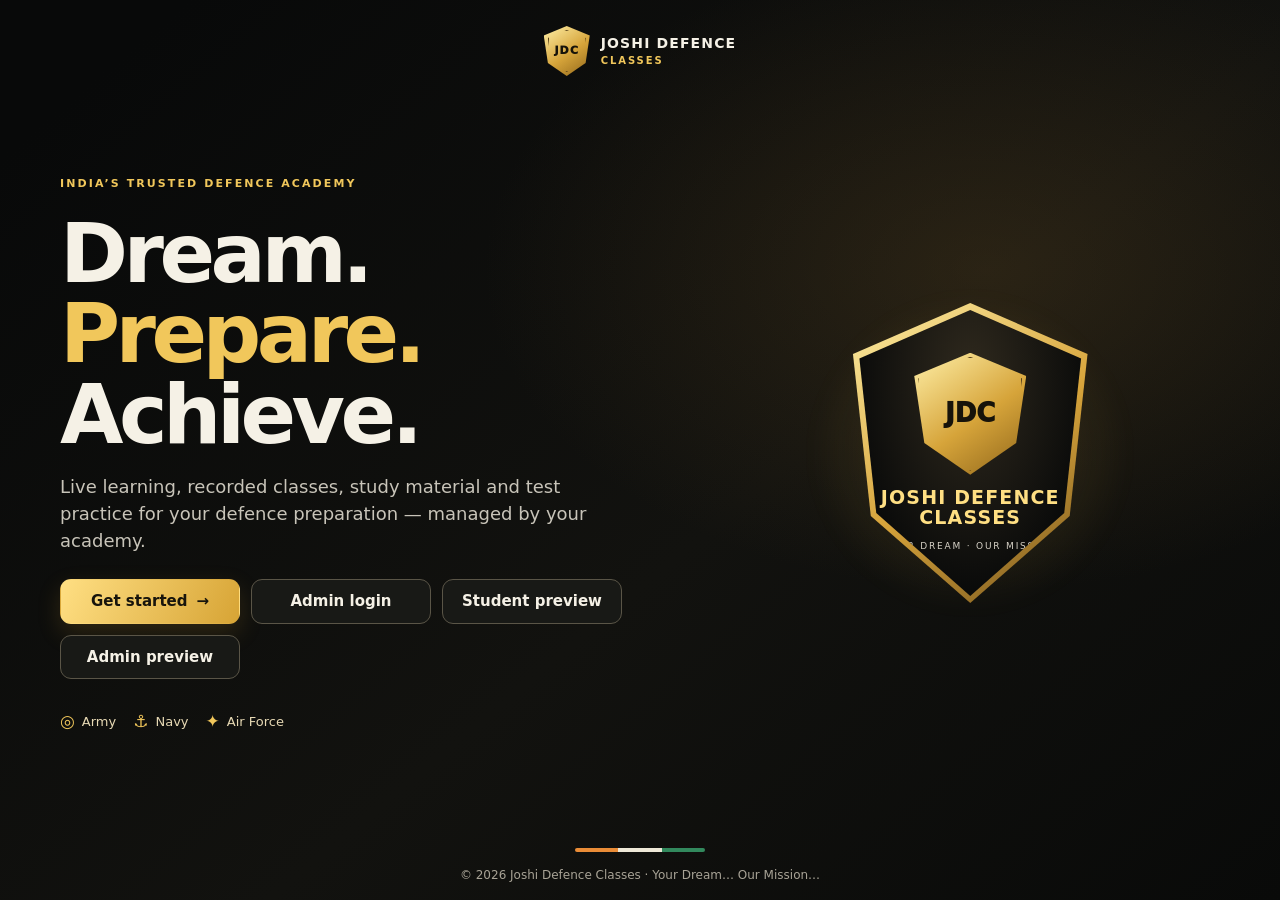
==== commit c2310b76: "Publish isolated JDC student and admin previews" ====
--- a/index.html
+++ b/index.html
@@ -46,6 +46,8 @@
         <div class="welcome-actions">
           <a class="btn" href="student/">Get started <span aria-hidden="true">→</span></a>
           <a class="btn btn-quiet" href="admin/">Admin login</a>
+          <a class="btn btn-quiet" href="student/?demo=student">Student preview</a>
+          <a class="btn btn-quiet" href="admin/?demo=admin">Admin preview</a>
         </div>
         <div class="welcome-branches" aria-label="Defence preparation">
           <span><b>◎</b> Army</span><span><b>⚓</b> Navy</span><span><b>✦</b> Air Force</span>
--- a/assets/brand.css
+++ b/assets/brand.css
@@ -1,6 +1,7 @@
 :root{color-scheme:dark;--bg:#080909;--surface:#141514;--surface-2:#1c1d1c;--surface-3:#242320;--gold:#f1c75b;--gold-bright:#ffdf83;--ink:#17140c;--text:#f5f1e6;--muted:#aaa89f;--line:#38362f;--green:#4bc47a;--red:#ff8b79;--radius:18px;--shadow:0 18px 44px #0008;--max:1440px;font-family:Inter,ui-sans-serif,system-ui,-apple-system,BlinkMacSystemFont,"Segoe UI",sans-serif}
 *{box-sizing:border-box}html{scroll-behavior:smooth}body{min-width:320px;min-height:100vh;margin:0;background:radial-gradient(ellipse at 70% -20%,#4a3713 0,transparent 31%),radial-gradient(ellipse at 0 100%,#132219 0,transparent 29%),var(--bg);color:var(--text);font:15px/1.5 var(--font,Inter,system-ui,sans-serif)}button,input,select,textarea{font:inherit}button{cursor:pointer}a{color:inherit}.hidden{display:none!important}.muted{color:var(--muted)}.gold{color:var(--gold)}.small{font-size:12px}.eyebrow{color:var(--gold);font-size:11px;font-weight:850;letter-spacing:.19em;text-transform:uppercase}
 .brand{display:flex;align-items:center;gap:11px;text-decoration:none;font-weight:900;letter-spacing:.075em}.brand-mark{position:relative;display:grid;place-items:center;width:46px;height:50px;clip-path:polygon(50% 0,100% 19%,91% 74%,50% 100%,9% 74%,0 19%);background:linear-gradient(145deg,#fff0a8,#d6a43a 55%,#90661a);color:#17130a;font-size:11px;font-weight:1000;filter:drop-shadow(0 0 14px #e9bf5140)}.brand-mark:after{content:"";position:absolute;inset:4px;clip-path:inherit;border:1px solid #5a431a}.brand-name{font-size:14px;line-height:1.08}.brand-name span{display:block;margin-top:5px;color:var(--gold);font-size:10px;letter-spacing:.19em}
+.brand-mark.has-academy-logo{overflow:hidden;color:transparent}.academy-logo-image{width:100%;height:100%;padding:5px;object-fit:contain}.academy-logo-preview{width:112px;height:112px;padding:8px;border:1px solid var(--line);border-radius:14px;background:#101110;object-fit:contain}img[hidden]{display:none!important}
 .topbar{position:sticky;top:0;z-index:20;display:flex;align-items:center;justify-content:space-between;gap:18px;min-height:76px;padding:12px clamp(16px,3vw,38px);border-bottom:1px solid #39352a;background:#080909eb;backdrop-filter:blur(16px)}.topbar-right{display:flex;align-items:center;gap:12px}.online-dot{display:inline-flex;align-items:center;gap:8px;color:#d8d3c7;font-size:12px}.online-dot:before{content:"";width:7px;height:7px;border-radius:50%;background:var(--green);box-shadow:0 0 14px #4bc47a99}.avatar{display:grid;place-items:center;width:38px;height:38px;border:1px solid #ac8736;border-radius:50%;background:linear-gradient(145deg,#363025,#1b1c1b);color:var(--gold);font-weight:900}
 .btn{display:inline-flex;align-items:center;justify-content:center;gap:9px;min-height:42px;padding:10px 16px;border:1px solid transparent;border-radius:11px;background:linear-gradient(115deg,var(--gold-bright),#d7a435);box-shadow:0 9px 23px #bf8f2c30;color:var(--ink);font-weight:850;text-decoration:none;transition:transform .16s,border-color .16s}.btn:hover{transform:translateY(-1px)}.btn:disabled{cursor:wait;opacity:.6;transform:none}.btn-quiet{border:1px solid #5a5547;background:#181916;box-shadow:none;color:var(--text)}.btn-quiet:hover{border-color:var(--gold);color:var(--gold)}.btn-danger{border:1px solid #713c35;background:#291715;box-shadow:none;color:#ffb9aa}.icon-btn{display:grid;place-items:center;width:39px;height:39px;border:1px solid var(--line);border-radius:12px;background:#191a18;color:#e9e2d2}
 .app-frame{display:grid;grid-template-columns:246px minmax(0,1fr);max-width:var(--max);min-height:calc(100vh - 76px);margin:auto}.sidebar{position:sticky;top:76px;align-self:start;display:flex;flex-direction:column;gap:8px;height:calc(100vh - 76px);padding:24px 15px 18px;border-right:1px solid #302e28;background:#0b0c0b}.side-label{padding:9px 12px 4px;color:#77766f;font-size:10px;font-weight:850;letter-spacing:.14em;text-transform:uppercase}.side-nav{display:grid;gap:5px}.nav-link{display:flex;align-items:center;gap:12px;width:100%;min-height:44px;padding:9px 12px;border:1px solid transparent;border-radius:12px;background:transparent;color:#c9c5ba;text-align:left;font-weight:650}.nav-link:hover{background:#1a1b18;color:#fff}.nav-link.active{border-color:#80672c;background:linear-gradient(100deg,#3a2e14,#201d16);color:var(--gold)}.nav-icon{display:grid;place-items:center;width:22px;color:var(--gold);font-size:17px}.sidebar-spacer{flex:1}.side-note{padding:13px;border:1px solid #3b3526;border-radius:13px;background:#15140f;color:#bdb7a8;font-size:11px}.side-note strong{display:block;color:var(--gold);margin-bottom:4px}.workspace{min-width:0;padding:clamp(18px,3vw,38px)}.workspace-head{display:flex;align-items:flex-start;justify-content:space-between;gap:16px;margin-bottom:25px}.workspace-head h1{margin:5px 0 4px;font-size:clamp(25px,3vw,34px);letter-spacing:-.035em}.workspace-head p{margin:0;color:var(--muted)}.workspace-actions{display:flex;align-items:center;gap:10px}.mobile-nav{display:none}
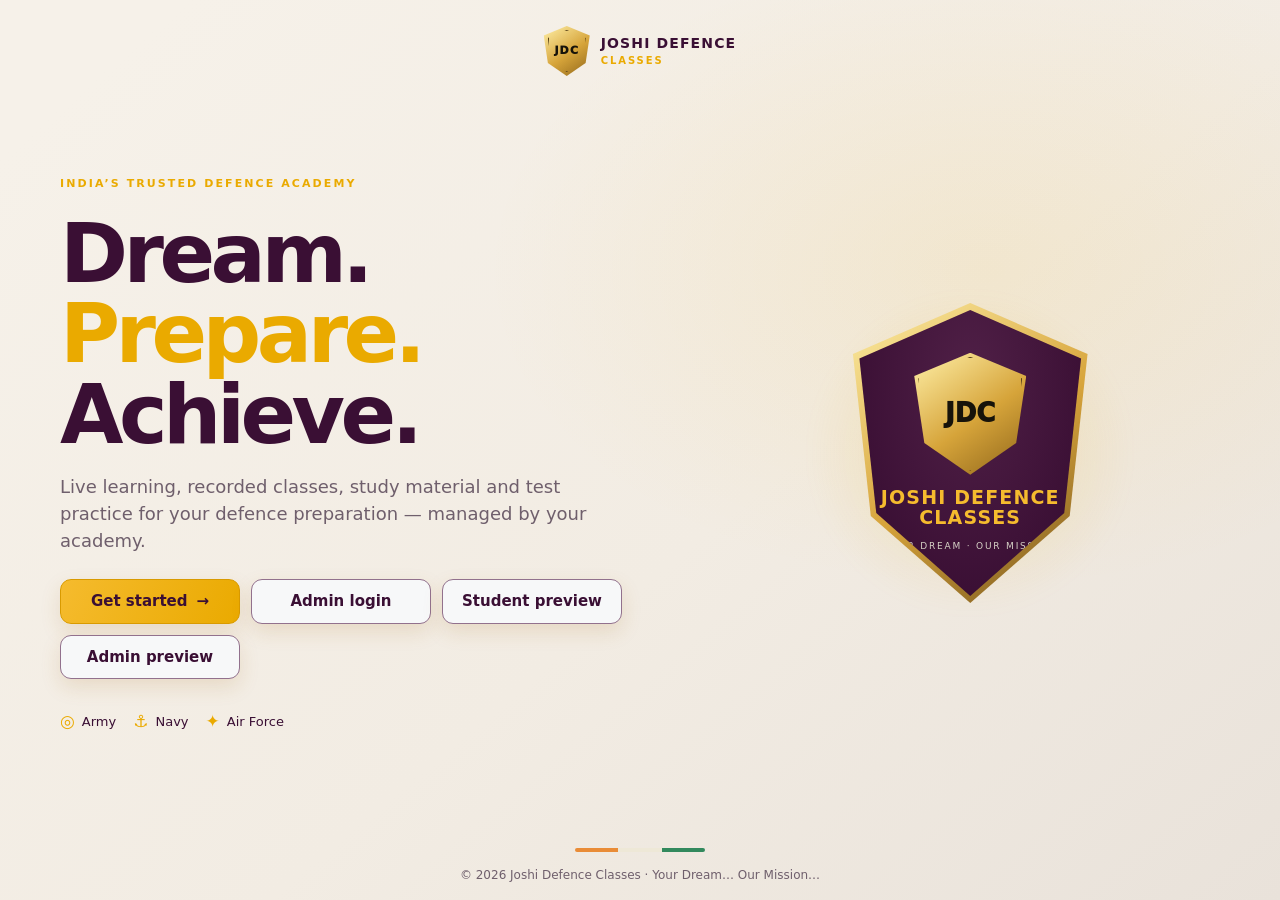
==== commit f6b3dc3d: "Use the new academy palette on the welcome page" ====
--- a/index.html
+++ b/index.html
@@ -3,28 +3,29 @@
 <head>
   <meta charset="utf-8">
   <meta name="viewport" content="width=device-width, initial-scale=1, viewport-fit=cover">
-  <meta name="theme-color" content="#080909">
+  <meta name="theme-color" content="#F2ECE3">
   <meta name="description" content="Joshi Defence Classes — Your Dream, Our Mission. Student learning and academy administration.">
   <title>Joshi Defence Classes</title>
   <link rel="stylesheet" href="assets/brand.css">
+  <link rel="stylesheet" href="assets/palette.css">
   <style>
-    .welcome{min-height:100svh;display:grid;grid-template-rows:auto 1fr auto;background:radial-gradient(ellipse at 77% 30%,#54401e60,transparent 36%),linear-gradient(140deg,#080909 8%,#12120f 57%,#090a09)}
+    .welcome{min-height:100svh;display:grid;grid-template-rows:auto 1fr auto;background:radial-gradient(ellipse at 77% 30%,#EAAA0018,transparent 36%),linear-gradient(140deg,#F6F1E9 8%,#F2ECE3 57%,#E9E2DA)}
     .welcome-head{display:flex;justify-content:center;padding:26px 20px 4px}
     .welcome-body{width:min(1160px,calc(100% - 40px));margin:auto;display:grid;grid-template-columns:1.1fr .9fr;align-items:center;gap:50px;padding:36px 0 58px}
     .welcome-copy h1{margin:20px 0 12px;font-size:clamp(44px,7vw,82px);line-height:.98;letter-spacing:-.055em}
-    .welcome-copy p{max-width:560px;color:#c8c4b9;font-size:18px}
+    .welcome-copy p{max-width:560px;color:#6F5F6C;font-size:18px}
     .welcome-crest{position:relative;display:grid;place-items:center;min-height:370px}
-    .welcome-crest:before{content:"";position:absolute;width:min(340px,76vw);aspect-ratio:1;border-radius:50%;background:radial-gradient(circle,#e4b94a30,transparent 67%);filter:blur(8px)}
+    .welcome-crest:before{content:"";position:absolute;width:min(340px,76vw);aspect-ratio:1;border-radius:50%;background:radial-gradient(circle,#EAAA0033,transparent 67%);filter:blur(8px)}
     .welcome-shield{position:relative;width:255px;height:300px;display:grid;place-items:center;clip-path:polygon(50% 0,96% 17%,89% 71%,50% 100%,11% 71%,4% 17%);background:linear-gradient(145deg,#fff0a8,#d7a43b 52%,#71511c);padding:7px;filter:drop-shadow(0 25px 30px #000a)}
-    .welcome-shield-inner{width:100%;height:100%;display:grid;place-items:center;align-content:center;gap:12px;clip-path:inherit;background:radial-gradient(ellipse at 50% 25%,#302a1e,#080909 72%);text-align:center}
+    .welcome-shield-inner{width:100%;height:100%;display:grid;place-items:center;align-content:center;gap:12px;clip-path:inherit;background:radial-gradient(ellipse at 50% 25%,#502047,#3A0F34 72%);text-align:center}
     .welcome-shield .brand-mark{width:112px;height:122px;font-size:26px}
     .welcome-shield strong{max-width:200px;color:var(--gold-bright);font-size:19px;line-height:1.08;letter-spacing:.06em}
     .welcome-shield small{color:#d7d2c7;font-size:9px;letter-spacing:.2em}
     .welcome-actions{display:flex;flex-wrap:wrap;gap:11px;margin-top:25px}
     .welcome-actions .btn{min-width:180px}
-    .welcome-branches{display:flex;flex-wrap:wrap;gap:17px;margin-top:30px;color:#e7d9b4;font-size:13px}
+    .welcome-branches{display:flex;flex-wrap:wrap;gap:17px;margin-top:30px;color:#3A0F34;font-size:13px}
     .welcome-branches span{display:flex;align-items:center;gap:7px}.welcome-branches b{color:var(--gold);font-size:17px}
-    .welcome-foot{padding:0 20px 16px;text-align:center;color:#a8a396;font-size:12px}
+    .welcome-foot{padding:0 20px 16px;text-align:center;color:#6F5F6C;font-size:12px}
     .welcome-foot .flag-line{margin:0 auto 14px}
     @media(max-width:750px){.welcome-head{padding-top:20px}.welcome-body{grid-template-columns:1fr;gap:0;padding:28px 0 42px;text-align:center}.welcome-copy{order:2}.welcome-crest{order:1;min-height:245px}.welcome-shield{width:175px;height:208px}.welcome-shield .brand-mark{width:78px;height:86px;font-size:18px}.welcome-shield strong{font-size:14px}.welcome-shield small{font-size:7px}.welcome-copy h1{font-size:49px;margin:12px 0}.welcome-copy p{font-size:15px;margin-inline:auto}.welcome-actions,.welcome-branches{justify-content:center}.welcome-actions .btn{flex:1;min-width:145px}.welcome-branches{gap:12px;font-size:11px}}
   </style>
--- a/assets/palette.css
+++ b/assets/palette.css
@@ -0,0 +1,206 @@
+/* Joshi Defence Classes — Ice Silver / Deep Aubergine / Marigold */
+:root {
+  color-scheme: light;
+  --bg: #F2ECE3;
+  --surface: #DDE3E8;
+  --surface-2: #E9EDF0;
+  --surface-3: #F7F8F9;
+  --aubergine: #3A0F34;
+  --gold: #EAAA00;
+  --gold-bright: #F5BB2E;
+  --ink: #3A0F34;
+  --text: #3A0F34;
+  --muted: #6F5F6C;
+  --line: #BEC5CC;
+  --green: #236443;
+  --red: #963746;
+  --shadow: 0 18px 44px #3A0F3418;
+}
+
+html, body { background: var(--bg); color: var(--text); }
+body, body.student-page, body.admin-page {
+  background: linear-gradient(140deg, #F6F1E9 0%, var(--bg) 58%, #E9E2DA 100%);
+  color: var(--text);
+}
+a { color: var(--aubergine); }
+.gold, .eyebrow, .notification-shortcut { color: var(--gold); }
+.muted, .workspace-head p { color: var(--muted); }
+
+.topbar {
+  border-bottom: 1px solid #EAAA0066;
+  background: var(--aubergine);
+  color: #F7F3F6;
+}
+.topbar .brand-name, .topbar a { color: #F7F3F6; }
+.topbar .brand-name span { color: var(--gold-bright); }
+.topbar .btn-quiet {
+  border-color: #EDE4EC77;
+  background: #FFFFFF12;
+  color: #FFF9FF;
+}
+.topbar .btn-quiet:hover { border-color: var(--gold); color: var(--gold-bright); }
+.online-dot { color: #F2EAF1; }
+.avatar {
+  border-color: var(--gold);
+  background: linear-gradient(145deg, #55204C, var(--aubergine));
+  color: var(--gold-bright);
+}
+
+.sidebar, .mobile-nav {
+  border-color: #6E3A65;
+  background: linear-gradient(180deg, #3A0F34, #2C0B28);
+}
+.side-label { color: #D9C6D5; }
+.nav-link { color: #F2E9F1; }
+.nav-link:hover { background: #FFFFFF14; color: #FFFFFF; }
+.nav-link.active, .mobile-nav .nav-link.active {
+  border-color: #EAAA00;
+  background: var(--gold);
+  color: var(--aubergine);
+}
+.nav-link.active .nav-icon, .nav-icon { color: var(--gold-bright); }
+.nav-link.active .nav-icon { color: var(--aubergine); }
+.side-note {
+  border-color: #815476;
+  background: #4A1C43;
+  color: #F0E7EF;
+}
+.side-note strong { color: var(--gold-bright); }
+
+.workspace { color: var(--aubergine); }
+.surface, .metric, .quick-link, .list-row, .record-card,
+.feature-card, .test-card, .test-question, .admin-record,
+.setup-item, .question-preview, .purchase-card, .payment-qr-panel,
+.admin-payment-details, .profile-hero, .form-field, .empty-state {
+  border-color: var(--line);
+  background: linear-gradient(145deg, #F7F8F9, var(--surface));
+  color: var(--aubergine);
+  box-shadow: 0 9px 24px #3A0F340A;
+}
+.surface-head h2, .list-body strong, .record-copy strong,
+.admin-record strong, .workspace-head h1, .surface h2, .surface h3 {
+  color: var(--aubergine);
+}
+.list-row, .admin-record, .record-card, .feature-card, .test-card,
+.test-question, .question-preview, .setup-item, .purchase-card {
+  background: #E9EDF0;
+}
+.list-icon, .quick-icon, .empty-mark, .test-mark, .admin-record .record-icon {
+  background: #F7E8B8;
+  color: var(--aubergine);
+}
+.quick-link { color: var(--aubergine); }
+.quick-link:hover, .feature-card:hover { border-color: var(--gold); }
+.list-body span, .record-copy small, .metric-label, .metric-foot,
+.profile-header p, .admin-record small { color: var(--muted); }
+.metric-value, .result-score, .purchase-price { color: var(--aubergine); }
+.metric:after { border-color: #EAAA0044; box-shadow: 0 0 0 13px #EAAA0011, 0 0 0 26px #EAAA0008; }
+.hero-card, .student-hero {
+  border-color: #794170;
+  background: radial-gradient(ellipse at 82% 28%, #EAAA0033, transparent 36%), linear-gradient(110deg, #3A0F34, #502047 58%, #2C0B28);
+  color: #FFF9FF;
+}
+.hero-card h2, .student-hero h2, .hero-card .eyebrow, .student-hero .eyebrow { color: var(--gold-bright); }
+.hero-card p, .student-hero p { color: #F1E8F0; }
+.hero-card:after, .student-hero:after { border-color: #EAAA0033; }
+.student-hero:after { box-shadow: 0 0 0 17px #EAAA0010, 0 0 0 36px #EAAA0008; }
+
+.btn {
+  border-color: #D99A00;
+  background: linear-gradient(115deg, #F5BB2E, #EAAA00);
+  box-shadow: 0 8px 20px #A66E1826;
+  color: var(--aubergine);
+}
+.btn:hover { border-color: #C98900; }
+.btn-quiet, .icon-btn {
+  border-color: #92718D;
+  background: #F7F8F9;
+  color: var(--aubergine);
+}
+.btn-quiet:hover, .icon-btn:hover { border-color: var(--gold); color: var(--aubergine); }
+.btn-danger { border-color: #B56470; background: #F5E1E4; color: #782B3A; }
+.text-link, .surface-head a, .text-link { color: var(--aubergine); }
+
+.badge { border-color: #D4A326; background: #F7E8B8; color: var(--aubergine); }
+.badge-green { border-color: #8CB89C; background: #E4F0E8; color: #205A3C; }
+.badge-red { border-color: #D4A0A6; background: #F5E1E4; color: #782B3A; }
+.progress-track { background: #C6CDD3; }
+.progress-fill { background: linear-gradient(90deg, #EAAA00, #F6C84B); }
+.progress-ring, .result-score { color: var(--aubergine); }
+
+.form-field label, .payment-settings-form label { color: var(--aubergine); }
+.form-field input, .form-field select, .form-field textarea,
+.payment-request-form input, .payment-settings-form textarea,
+.admin-select, .search, .private-comment input {
+  border-color: #B7BEC6;
+  background: #FFFFFF;
+  color: var(--aubergine);
+}
+.form-field input::placeholder, .search::placeholder, .private-comment input::placeholder { color: #796B77; }
+.form-field input:focus, .form-field select:focus, .form-field textarea:focus,
+.payment-request-form input:focus, .admin-select:focus, .search:focus,
+.private-comment input:focus {
+  border-color: var(--gold);
+  box-shadow: 0 0 0 3px #EAAA0030;
+  outline: none;
+}
+.status { color: #735600; }
+.status.error { color: #963746; }
+.status.success { color: #236443; }
+.empty-state { border-style: dashed; color: var(--muted); }
+.empty-state strong { color: var(--aubergine); }
+
+.login-page { background: var(--bg); }
+.login-art, .student-auth-art, .login-art.student-auth-art, .login-art.admin-auth-art {
+  border-color: #75446D;
+  background: radial-gradient(ellipse at 78% 42%, #EAAA0030, transparent 44%), linear-gradient(135deg, #3A0F34, #2C0B28 76%);
+}
+.login-art h1, .login-art .brand-name, .login-art p { color: #FFF9FF; }
+.login-art p { color: #E8DCE7; }
+.login-panel {
+  border-color: var(--line);
+  background: linear-gradient(145deg, #F7F8F9, var(--surface));
+  color: var(--aubergine);
+}
+.login-panel h2 { color: var(--aubergine); }
+.login-panel p, .login-footer { color: var(--muted); }
+.login-panel .btn-quiet { background: #FFFFFF; color: var(--aubergine); }
+.login-panel .text-link { color: var(--aubergine); }
+.skip { background: var(--gold); color: var(--aubergine); }
+
+.preview-banner {
+  border-color: #D6A522;
+  background: #F7E8B8;
+  color: var(--aubergine);
+}
+.preview-banner span { color: #624F5F; }
+.preview-banner strong { color: var(--aubergine); }
+.preview-banner a, .preview-banner button {
+  border-color: #A77B12;
+  background: var(--aubergine);
+  color: #FFF9FF;
+}
+.preview-banner a:hover, .preview-banner button:hover { border-color: var(--gold); color: var(--gold-bright); }
+.payment-qr-panel, .admin-payment-details { border-color: var(--line); background: #E9EDF0; }
+.payment-qr-copy strong { color: var(--aubergine); }
+.payment-qr-copy code { background: var(--aubergine); color: #FFF9FF; }
+.demo-payment-mark { border-color: var(--gold); border-bottom-color: var(--aubergine); background: #F7F8F9; color: var(--aubergine); }
+.demo-payment-mark b { color: var(--aubergine); }
+.admin-dialog { border-color: #A77B12; background: #F7F8F9; color: var(--aubergine); }
+.dialog-header { border-color: var(--line); background: #F7F8F9F5; }
+.question-preview ol { color: #5E4B5A; }
+.answer-option { border-color: #BEC5CC; background: #F7F8F9; color: var(--aubergine); }
+.answer-option:has(input:checked) { border-color: var(--gold); background: #F7E8B8; }
+.answer-option input { accent-color: var(--aubergine); }
+.test-progress { border-color: #D4A326; background: #F7E8B8; color: var(--aubergine); }
+.notification-row.unread { border-color: var(--gold); background: #F7E8B8; }
+.notification-row.unread .list-icon { background: #F0D889; }
+.subject-pill { border-color: #C6B2C3; background: #E9EDF0; color: var(--aubergine); }
+.replay-note { border-left-color: var(--gold); background: #E9EDF0; color: #574653; }
+.admin-identity { border-bottom-color: #815476; }
+.question-palette .answered { border-color: #8CB89C; background: #E4F0E8; }
+.course-grid .record-card, .course-grid .list-row { background: #E9EDF0; }
+
+@media (max-width: 720px) {
+  .mobile-nav { border-top-color: #EAAA0066; }
+}
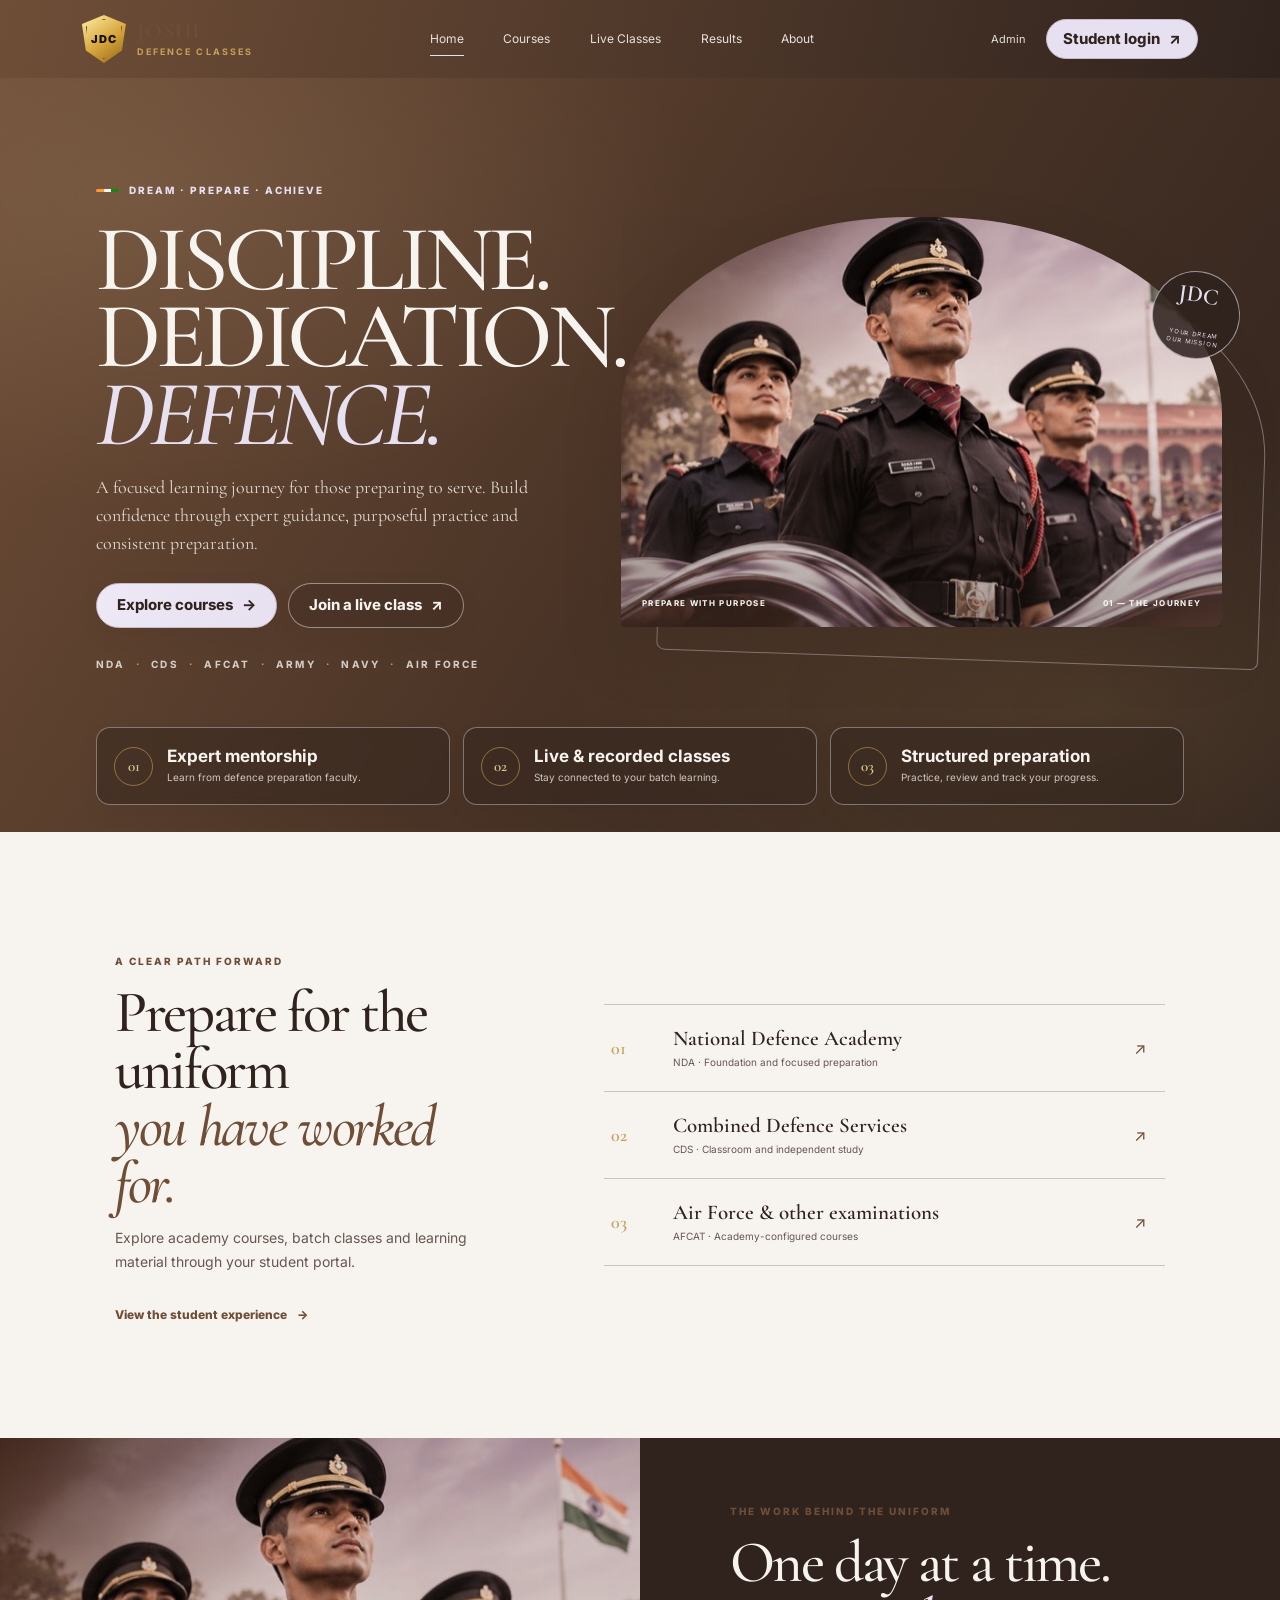
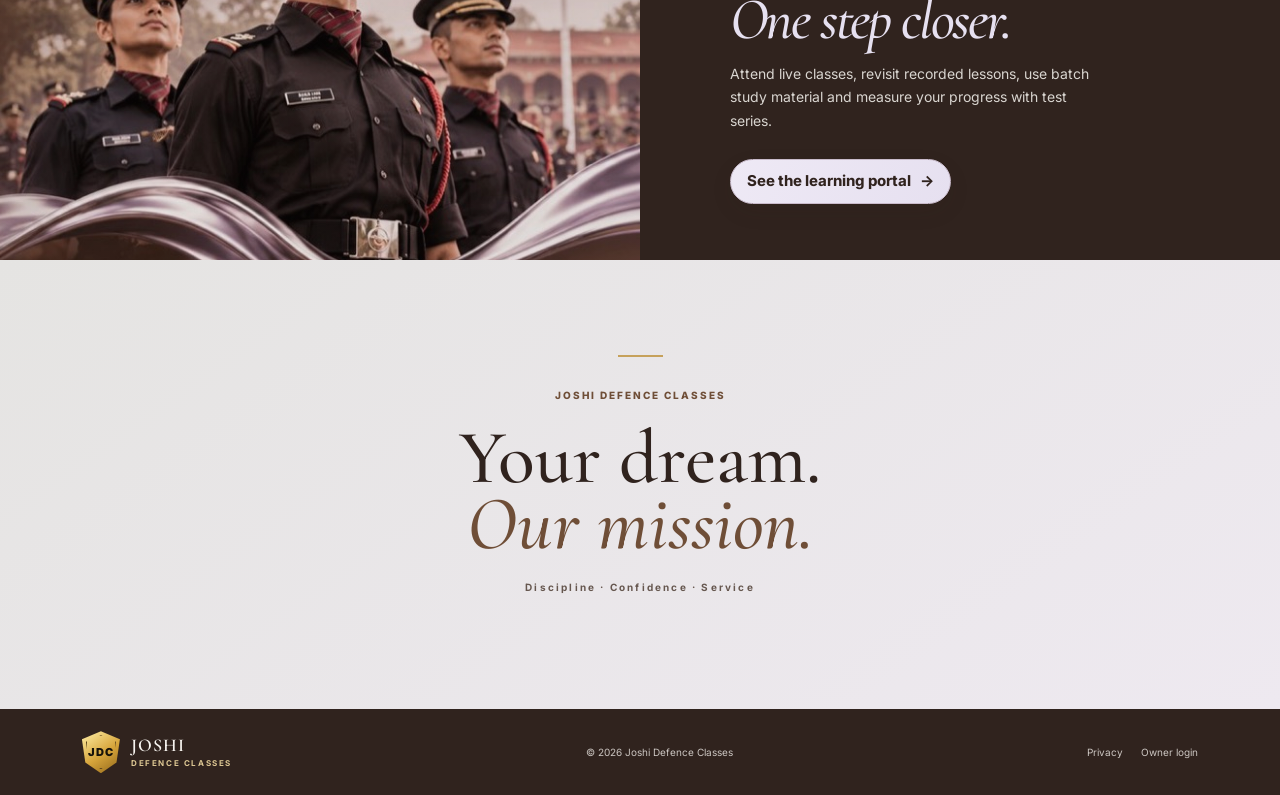
==== commit c5422f11: "Publish the JDC Mocha editorial website redesign" ====
--- a/index.html
+++ b/index.html
@@ -3,62 +3,96 @@
 <head>
   <meta charset="utf-8">
   <meta name="viewport" content="width=device-width, initial-scale=1, viewport-fit=cover">
-  <meta name="theme-color" content="#F2ECE3">
-  <meta name="description" content="Joshi Defence Classes — Your Dream, Our Mission. Student learning and academy administration.">
-  <title>Joshi Defence Classes</title>
+  <meta name="theme-color" content="#30231E">
+  <meta name="description" content="Purposeful defence exam preparation, live classes and learning resources from Joshi Defence Classes.">
+  <title>Joshi Defence Classes — Dream. Prepare. Achieve.</title>
+  <link rel="preconnect" href="https://fonts.googleapis.com">
+  <link rel="preconnect" href="https://fonts.gstatic.com" crossorigin>
+  <link href="https://fonts.googleapis.com/css2?family=Cormorant+Garamond:wght@400;500;600;700&amp;family=Inter:wght@400;500;600;700;800&amp;display=swap" rel="stylesheet">
   <link rel="stylesheet" href="assets/brand.css">
   <link rel="stylesheet" href="assets/palette.css">
-  <style>
-    .welcome{min-height:100svh;display:grid;grid-template-rows:auto 1fr auto;background:radial-gradient(ellipse at 77% 30%,#EAAA0018,transparent 36%),linear-gradient(140deg,#F6F1E9 8%,#F2ECE3 57%,#E9E2DA)}
-    .welcome-head{display:flex;justify-content:center;padding:26px 20px 4px}
-    .welcome-body{width:min(1160px,calc(100% - 40px));margin:auto;display:grid;grid-template-columns:1.1fr .9fr;align-items:center;gap:50px;padding:36px 0 58px}
-    .welcome-copy h1{margin:20px 0 12px;font-size:clamp(44px,7vw,82px);line-height:.98;letter-spacing:-.055em}
-    .welcome-copy p{max-width:560px;color:#6F5F6C;font-size:18px}
-    .welcome-crest{position:relative;display:grid;place-items:center;min-height:370px}
-    .welcome-crest:before{content:"";position:absolute;width:min(340px,76vw);aspect-ratio:1;border-radius:50%;background:radial-gradient(circle,#EAAA0033,transparent 67%);filter:blur(8px)}
-    .welcome-shield{position:relative;width:255px;height:300px;display:grid;place-items:center;clip-path:polygon(50% 0,96% 17%,89% 71%,50% 100%,11% 71%,4% 17%);background:linear-gradient(145deg,#fff0a8,#d7a43b 52%,#71511c);padding:7px;filter:drop-shadow(0 25px 30px #000a)}
-    .welcome-shield-inner{width:100%;height:100%;display:grid;place-items:center;align-content:center;gap:12px;clip-path:inherit;background:radial-gradient(ellipse at 50% 25%,#502047,#3A0F34 72%);text-align:center}
-    .welcome-shield .brand-mark{width:112px;height:122px;font-size:26px}
-    .welcome-shield strong{max-width:200px;color:var(--gold-bright);font-size:19px;line-height:1.08;letter-spacing:.06em}
-    .welcome-shield small{color:#d7d2c7;font-size:9px;letter-spacing:.2em}
-    .welcome-actions{display:flex;flex-wrap:wrap;gap:11px;margin-top:25px}
-    .welcome-actions .btn{min-width:180px}
-    .welcome-branches{display:flex;flex-wrap:wrap;gap:17px;margin-top:30px;color:#3A0F34;font-size:13px}
-    .welcome-branches span{display:flex;align-items:center;gap:7px}.welcome-branches b{color:var(--gold);font-size:17px}
-    .welcome-foot{padding:0 20px 16px;text-align:center;color:#6F5F6C;font-size:12px}
-    .welcome-foot .flag-line{margin:0 auto 14px}
-    @media(max-width:750px){.welcome-head{padding-top:20px}.welcome-body{grid-template-columns:1fr;gap:0;padding:28px 0 42px;text-align:center}.welcome-copy{order:2}.welcome-crest{order:1;min-height:245px}.welcome-shield{width:175px;height:208px}.welcome-shield .brand-mark{width:78px;height:86px;font-size:18px}.welcome-shield strong{font-size:14px}.welcome-shield small{font-size:7px}.welcome-copy h1{font-size:49px;margin:12px 0}.welcome-copy p{font-size:15px;margin-inline:auto}.welcome-actions,.welcome-branches{justify-content:center}.welcome-actions .btn{flex:1;min-width:145px}.welcome-branches{gap:12px;font-size:11px}}
-  </style>
+  <link rel="stylesheet" href="assets/landing.css">
 </head>
-<body>
+<body class="home-page">
   <a class="skip" href="#main">Skip to content</a>
-  <main id="main" class="welcome">
-    <header class="welcome-head">
-      <a class="brand" href="./" aria-label="Joshi Defence Classes home">
-        <span class="brand-mark" aria-hidden="true">JDC</span>
-        <span class="brand-name">JOSHI DEFENCE<span>CLASSES</span></span>
-      </a>
-    </header>
-    <section class="welcome-body" aria-labelledby="welcomeTitle">
-      <div class="welcome-copy">
-        <span class="eyebrow">India’s trusted defence academy</span>
-        <h1 id="welcomeTitle">Dream.<br><span class="gold">Prepare.</span><br>Achieve.</h1>
-        <p>Live learning, recorded classes, study material and test practice for your defence preparation — managed by your academy.</p>
-        <div class="welcome-actions">
-          <a class="btn" href="student/">Get started <span aria-hidden="true">→</span></a>
-          <a class="btn btn-quiet" href="admin/">Admin login</a>
-          <a class="btn btn-quiet" href="student/?demo=student">Student preview</a>
-          <a class="btn btn-quiet" href="admin/?demo=admin">Admin preview</a>
+  <header class="site-header">
+    <a class="brand" href="#home" aria-label="Joshi Defence Classes home">
+      <span class="brand-mark" aria-hidden="true">JDC</span>
+      <span class="brand-name">JOSHI<span>DEFENCE CLASSES</span></span>
+    </a>
+    <nav class="site-nav" aria-label="Main navigation">
+      <a href="#home" aria-current="page">Home</a>
+      <a href="#programmes">Courses</a>
+      <a href="student/?demo=student">Live Classes</a>
+      <a href="student/?demo=student">Results</a>
+      <a href="#about">About</a>
+    </nav>
+    <div class="site-actions">
+      <a class="owner-link" href="admin/">Admin</a>
+      <a class="btn student-login-link" href="student/">Student login <span aria-hidden="true">↗</span></a>
+    </div>
+  </header>
+
+  <main id="main">
+    <section class="landing-hero" id="home" aria-labelledby="hero-title">
+      <div class="hero-copy">
+        <p class="eyebrow"><span class="tricolour-dot" aria-hidden="true"></span> Dream · Prepare · Achieve</p>
+        <h1 id="hero-title">Discipline.<br>Dedication.<br><em>Defence.</em></h1>
+        <p class="hero-lede">A focused learning journey for those preparing to serve. Build confidence through expert guidance, purposeful practice and consistent preparation.</p>
+        <div class="hero-actions">
+          <a class="btn" href="student/?demo=student">Explore courses <span aria-hidden="true">→</span></a>
+          <a class="btn btn-quiet" href="student/?demo=student">Join a live class <span aria-hidden="true">↗</span></a>
         </div>
-        <div class="welcome-branches" aria-label="Defence preparation">
-          <span><b>◎</b> Army</span><span><b>⚓</b> Navy</span><span><b>✦</b> Air Force</span>
-        </div>
+        <p class="exam-line">NDA <span>·</span> CDS <span>·</span> AFCAT <span>·</span> ARMY <span>·</span> NAVY <span>·</span> AIR FORCE</p>
       </div>
-      <div class="welcome-crest" aria-hidden="true">
-        <div class="welcome-shield"><div class="welcome-shield-inner"><span class="brand-mark">JDC</span><strong>JOSHI DEFENCE CLASSES</strong><small>YOUR DREAM · OUR MISSION</small></div></div>
+      <figure class="hero-visual">
+        <img src="assets/jdc-hero-cadets.jpg" alt="Three cadets in uniform with the Indian flag" fetchpriority="high">
+        <div class="visual-stamp" aria-hidden="true"><span>JDC</span><small>YOUR DREAM<br>OUR MISSION</small></div>
+        <figcaption><span>PREPARE WITH PURPOSE</span><span>01 — THE JOURNEY</span></figcaption>
+      </figure>
+      <div class="hero-ribbon" aria-label="Academy learning features">
+        <article class="ribbon-item"><span class="ribbon-icon" aria-hidden="true">01</span><div><h2>Expert mentorship</h2><p>Learn from defence preparation faculty.</p></div></article>
+        <article class="ribbon-item"><span class="ribbon-icon" aria-hidden="true">02</span><div><h2>Live & recorded classes</h2><p>Stay connected to your batch learning.</p></div></article>
+        <article class="ribbon-item"><span class="ribbon-icon" aria-hidden="true">03</span><div><h2>Structured preparation</h2><p>Practice, review and track your progress.</p></div></article>
       </div>
     </section>
-    <footer class="welcome-foot"><div class="flag-line" aria-hidden="true"></div>© 2026 Joshi Defence Classes · Your Dream… Our Mission…</footer>
+
+    <section class="programme-section" id="programmes" aria-labelledby="programme-title">
+      <div class="section-intro">
+        <p class="eyebrow">A clear path forward</p>
+        <h2 id="programme-title">Prepare for the uniform<br><em>you have worked for.</em></h2>
+        <p>Explore academy courses, batch classes and learning material through your student portal.</p>
+        <a class="text-link" href="student/?demo=student">View the student experience <span aria-hidden="true">→</span></a>
+      </div>
+      <div class="programme-list">
+        <a class="programme-row" href="student/?demo=student"><span class="programme-number">01</span><span><strong>National Defence Academy</strong><small>NDA · Foundation and focused preparation</small></span><span class="programme-arrow" aria-hidden="true">↗</span></a>
+        <a class="programme-row" href="student/?demo=student"><span class="programme-number">02</span><span><strong>Combined Defence Services</strong><small>CDS · Classroom and independent study</small></span><span class="programme-arrow" aria-hidden="true">↗</span></a>
+        <a class="programme-row" href="student/?demo=student"><span class="programme-number">03</span><span><strong>Air Force & other examinations</strong><small>AFCAT · Academy-configured courses</small></span><span class="programme-arrow" aria-hidden="true">↗</span></a>
+      </div>
+    </section>
+
+    <section class="learning-band" id="experience" aria-labelledby="learning-title">
+      <div class="learning-image" role="img" aria-label="Cadets preparing together for a career in uniform"></div>
+      <div class="learning-copy">
+        <p class="eyebrow">The work behind the uniform</p>
+        <h2 id="learning-title">One day at a time.<br><em>One step closer.</em></h2>
+        <p>Attend live classes, revisit recorded lessons, use batch study material and measure your progress with test series.</p>
+        <a class="btn" href="student/?demo=student">See the learning portal <span aria-hidden="true">→</span></a>
+      </div>
+    </section>
+
+    <section class="closing-note" id="about" aria-label="Academy promise">
+      <span class="closing-rule" aria-hidden="true"></span>
+      <p class="eyebrow">JOSHI DEFENCE CLASSES</p>
+      <h2>Your dream.<br><em>Our mission.</em></h2>
+      <p>Discipline · Confidence · Service</p>
+    </section>
   </main>
+
+  <footer class="site-footer">
+    <a class="brand" href="#home"><span class="brand-mark" aria-hidden="true">JDC</span><span class="brand-name">JOSHI<span>DEFENCE CLASSES</span></span></a>
+    <p>© 2026 Joshi Defence Classes</p>
+    <div><a href="privacy.html">Privacy</a><a href="admin/">Owner login</a></div>
+  </footer>
 </body>
 </html>
--- a/assets/palette.css
+++ b/assets/palette.css
@@ -1,206 +1,251 @@
-/* Joshi Defence Classes — Ice Silver / Deep Aubergine / Marigold */
+/* JDC luxury editorial design system — Mocha, Platinum and Pale Lavender */
 :root {
   color-scheme: light;
-  --bg: #F2ECE3;
-  --surface: #DDE3E8;
-  --surface-2: #E9EDF0;
-  --surface-3: #F7F8F9;
-  --aubergine: #3A0F34;
-  --gold: #EAAA00;
-  --gold-bright: #F5BB2E;
-  --ink: #3A0F34;
-  --text: #3A0F34;
-  --muted: #6F5F6C;
-  --line: #BEC5CC;
+  --bg: #F7F4F0;
+  --surface: #E5E4E2;
+  --surface-2: #F0ECE9;
+  --surface-3: #FCFAF8;
+  --mocha: #6F4E37;
+  --espresso: #30231E;
+  --lavender: #E6E0F0;
+  --gold: #C6A15B;
+  --gold-bright: #DEC894;
+  --saffron: #FF9933;
+  --india-green: #138808;
+  --ink: #30231E;
+  --text: #242323;
+  --muted: #66574F;
+  --line: #D0C4BA;
   --green: #236443;
   --red: #963746;
-  --shadow: 0 18px 44px #3A0F3418;
-}
-
-html, body { background: var(--bg); color: var(--text); }
+  --radius: 18px;
+  --shadow: 0 18px 44px #30231E18;
+  --display-font: "Cormorant Garamond", "Playfair Display", Georgia, "Times New Roman", serif;
+  --ui-font: Inter, Manrope, ui-sans-serif, system-ui, -apple-system, BlinkMacSystemFont, "Segoe UI", sans-serif;
+  font-family: var(--ui-font);
+}
+
+* { box-sizing: border-box; }
+html { scroll-behavior: smooth; }
 body, body.student-page, body.admin-page {
-  background: linear-gradient(140deg, #F6F1E9 0%, var(--bg) 58%, #E9E2DA 100%);
+  min-width: 320px;
+  min-height: 100vh;
+  background:
+    radial-gradient(ellipse at 4% 0%, #E6E0F044, transparent 36%),
+    radial-gradient(ellipse at 96% 80%, #C6A15B12, transparent 32%),
+    var(--bg);
   color: var(--text);
-}
-a { color: var(--aubergine); }
+  font-family: var(--ui-font);
+}
+button, input, select, textarea { font: inherit; }
+button { cursor: pointer; }
+a { color: var(--mocha); }
+.hidden { display: none !important; }
+.muted { color: var(--muted); }
 .gold, .eyebrow, .notification-shortcut { color: var(--gold); }
-.muted, .workspace-head p { color: var(--muted); }
-
+.small { font-size: 12px; }
+.eyebrow { font-size: 10px; font-weight: 800; letter-spacing: .2em; text-transform: uppercase; }
+h1, .workspace-head h1, .surface-head h2, .hero-card h2,
+.student-hero h2, .login-art h1, .login-panel h2 {
+  font-family: var(--display-font);
+  font-weight: 600;
+  letter-spacing: -.025em;
+}
+
+/* Academy navigation */
 .topbar {
-  border-bottom: 1px solid #EAAA0066;
-  background: var(--aubergine);
-  color: #F7F3F6;
-}
-.topbar .brand-name, .topbar a { color: #F7F3F6; }
+  min-height: 72px;
+  border-bottom: 1px solid #C6A15B66;
+  background: linear-gradient(105deg, var(--mocha), var(--espresso));
+  color: var(--bg);
+}
+.topbar .brand-name, .topbar a { color: var(--bg); }
 .topbar .brand-name span { color: var(--gold-bright); }
 .topbar .btn-quiet {
-  border-color: #EDE4EC77;
-  background: #FFFFFF12;
-  color: #FFF9FF;
-}
-.topbar .btn-quiet:hover { border-color: var(--gold); color: var(--gold-bright); }
-.online-dot { color: #F2EAF1; }
+  border-color: #F7F4F055;
+  background: #F7F4F010;
+  color: var(--bg);
+}
+.topbar .btn-quiet:hover { border-color: var(--lavender); color: var(--lavender); }
+.online-dot { color: #F7F4F0E8; }
+.online-dot:before { background: var(--india-green); box-shadow: 0 0 10px #13880855; }
 .avatar {
   border-color: var(--gold);
-  background: linear-gradient(145deg, #55204C, var(--aubergine));
+  background: linear-gradient(145deg, var(--mocha), var(--espresso));
   color: var(--gold-bright);
 }
-
 .sidebar, .mobile-nav {
-  border-color: #6E3A65;
-  background: linear-gradient(180deg, #3A0F34, #2C0B28);
-}
-.side-label { color: #D9C6D5; }
-.nav-link { color: #F2E9F1; }
-.nav-link:hover { background: #FFFFFF14; color: #FFFFFF; }
+  border-color: #654836;
+  background: linear-gradient(180deg, var(--mocha), var(--espresso));
+}
+.side-label { color: #E8DCD2; }
+.nav-link { color: #F7F4F0E8; }
+.nav-link:hover { background: #FFFFFF12; color: #FFFFFF; }
 .nav-link.active, .mobile-nav .nav-link.active {
-  border-color: #EAAA00;
-  background: var(--gold);
-  color: var(--aubergine);
-}
-.nav-link.active .nav-icon, .nav-icon { color: var(--gold-bright); }
-.nav-link.active .nav-icon { color: var(--aubergine); }
-.side-note {
-  border-color: #815476;
-  background: #4A1C43;
-  color: #F0E7EF;
-}
+  border-color: #C6A15B99;
+  background: #E6E0F0;
+  color: var(--espresso);
+}
+.nav-icon { color: var(--gold-bright); }
+.nav-link.active .nav-icon { color: var(--mocha); }
+.side-note { border-color: #C6A15B55; background: #30231E88; color: #F2EAE2; }
 .side-note strong { color: var(--gold-bright); }
-
-.workspace { color: var(--aubergine); }
+.workspace { color: var(--text); }
+.workspace-head h1 { font-size: clamp(28px, 3.2vw, 42px); }
+.workspace-head p { color: var(--muted); }
+
+/* Editorial cards and data surfaces */
 .surface, .metric, .quick-link, .list-row, .record-card,
 .feature-card, .test-card, .test-question, .admin-record,
 .setup-item, .question-preview, .purchase-card, .payment-qr-panel,
-.admin-payment-details, .profile-hero, .form-field, .empty-state {
+.admin-payment-details, .profile-hero, .empty-state {
   border-color: var(--line);
-  background: linear-gradient(145deg, #F7F8F9, var(--surface));
-  color: var(--aubergine);
-  box-shadow: 0 9px 24px #3A0F340A;
-}
+  background: linear-gradient(145deg, var(--surface-3), var(--surface));
+  color: var(--text);
+  box-shadow: 0 10px 28px #30231E0A;
+}
+.surface { border-radius: 20px; }
 .surface-head h2, .list-body strong, .record-copy strong,
-.admin-record strong, .workspace-head h1, .surface h2, .surface h3 {
-  color: var(--aubergine);
-}
+.admin-record strong, .workspace-head h1, .surface h2, .surface h3 { color: var(--espresso); }
 .list-row, .admin-record, .record-card, .feature-card, .test-card,
-.test-question, .question-preview, .setup-item, .purchase-card {
-  background: #E9EDF0;
-}
+.test-question, .question-preview, .setup-item, .purchase-card { background: var(--surface); }
 .list-icon, .quick-icon, .empty-mark, .test-mark, .admin-record .record-icon {
-  background: #F7E8B8;
-  color: var(--aubergine);
-}
-.quick-link { color: var(--aubergine); }
+  background: var(--lavender);
+  color: var(--mocha);
+}
+.quick-link { color: var(--text); }
 .quick-link:hover, .feature-card:hover { border-color: var(--gold); }
 .list-body span, .record-copy small, .metric-label, .metric-foot,
 .profile-header p, .admin-record small { color: var(--muted); }
-.metric-value, .result-score, .purchase-price { color: var(--aubergine); }
-.metric:after { border-color: #EAAA0044; box-shadow: 0 0 0 13px #EAAA0011, 0 0 0 26px #EAAA0008; }
-.hero-card, .student-hero {
-  border-color: #794170;
-  background: radial-gradient(ellipse at 82% 28%, #EAAA0033, transparent 36%), linear-gradient(110deg, #3A0F34, #502047 58%, #2C0B28);
-  color: #FFF9FF;
-}
-.hero-card h2, .student-hero h2, .hero-card .eyebrow, .student-hero .eyebrow { color: var(--gold-bright); }
-.hero-card p, .student-hero p { color: #F1E8F0; }
-.hero-card:after, .student-hero:after { border-color: #EAAA0033; }
-.student-hero:after { box-shadow: 0 0 0 17px #EAAA0010, 0 0 0 36px #EAAA0008; }
-
+.metric-value { color: var(--mocha); }
+.metric:after { border-color: #C6A15B44; box-shadow: 0 0 0 13px #C6A15B11, 0 0 0 26px #C6A15B08; }
+.empty-state { border-style: dashed; color: var(--muted); }
+.empty-state strong { color: var(--espresso); }
+.subject-pill { border-color: #C9BBCB; background: var(--lavender); color: var(--espresso); }
+.profile-avatar { border-color: var(--gold); background: linear-gradient(145deg, var(--lavender), var(--surface)); color: var(--mocha); }
+.badge { border-color: #C6A15B88; background: #EFE6D5; color: var(--espresso); }
+.badge-green { border-color: #A5C2A2; background: #E7EEE4; color: #205A3C; }
+.badge-red { border-color: #D4A0A6; background: #F5E7E8; color: #782B3A; }
+.progress-track { background: #D2CBC5; }
+.progress-fill { background: linear-gradient(90deg, var(--gold), #E6CF9D); }
+.result-score { color: var(--mocha); font-weight: 800; }
+
+/* Buttons, fields and feedback */
 .btn {
-  border-color: #D99A00;
-  background: linear-gradient(115deg, #F5BB2E, #EAAA00);
-  box-shadow: 0 8px 20px #A66E1826;
-  color: var(--aubergine);
-}
-.btn:hover { border-color: #C98900; }
+  border-color: #C9BBCB;
+  border-radius: 999px;
+  background: linear-gradient(115deg, #EEE9F5, var(--lavender));
+  box-shadow: 0 8px 22px #30231E14;
+  color: var(--espresso);
+  font-weight: 750;
+}
+.btn:hover { border-color: var(--gold); box-shadow: 0 10px 24px #30231E1C; }
 .btn-quiet, .icon-btn {
-  border-color: #92718D;
-  background: #F7F8F9;
-  color: var(--aubergine);
-}
-.btn-quiet:hover, .icon-btn:hover { border-color: var(--gold); color: var(--aubergine); }
-.btn-danger { border-color: #B56470; background: #F5E1E4; color: #782B3A; }
-.text-link, .surface-head a, .text-link { color: var(--aubergine); }
-
-.badge { border-color: #D4A326; background: #F7E8B8; color: var(--aubergine); }
-.badge-green { border-color: #8CB89C; background: #E4F0E8; color: #205A3C; }
-.badge-red { border-color: #D4A0A6; background: #F5E1E4; color: #782B3A; }
-.progress-track { background: #C6CDD3; }
-.progress-fill { background: linear-gradient(90deg, #EAAA00, #F6C84B); }
-.progress-ring, .result-score { color: var(--aubergine); }
-
-.form-field label, .payment-settings-form label { color: var(--aubergine); }
+  border-color: #A99588;
+  background: transparent;
+  color: var(--mocha);
+}
+.btn-quiet:hover, .icon-btn:hover { border-color: var(--gold); background: #E6E0F055; color: var(--espresso); }
+.btn-danger { border-color: #D4A0A6; background: #F5E7E8; color: #782B3A; }
+.text-link, .surface-head a, .text-link { color: var(--mocha); }
+.form-field label, .payment-settings-form label { color: var(--espresso); }
 .form-field input, .form-field select, .form-field textarea,
 .payment-request-form input, .payment-settings-form textarea,
 .admin-select, .search, .private-comment input {
-  border-color: #B7BEC6;
-  background: #FFFFFF;
-  color: var(--aubergine);
-}
-.form-field input::placeholder, .search::placeholder, .private-comment input::placeholder { color: #796B77; }
+  border-color: #C8BDB5;
+  background: #FFFEFD;
+  color: var(--espresso);
+}
+.form-field input::placeholder, .search::placeholder, .private-comment input::placeholder { color: #82746C; }
 .form-field input:focus, .form-field select:focus, .form-field textarea:focus,
 .payment-request-form input:focus, .admin-select:focus, .search:focus,
 .private-comment input:focus {
-  border-color: var(--gold);
-  box-shadow: 0 0 0 3px #EAAA0030;
+  border-color: var(--mocha);
+  box-shadow: 0 0 0 3px #6F4E3720;
   outline: none;
 }
 .status { color: #735600; }
 .status.error { color: #963746; }
 .status.success { color: #236443; }
-.empty-state { border-style: dashed; color: var(--muted); }
-.empty-state strong { color: var(--aubergine); }
-
+
+/* Focused learning hero and authentication */
+.hero-card, .student-hero {
+  position: relative;
+  overflow: hidden;
+  border-color: #8C6E59;
+  background-color: var(--espresso);
+  background-image:
+    linear-gradient(90deg, #30231EF7 0%, #30231ED9 50%, #30231E32 100%),
+    url("jdc-hero-cadets.jpg");
+  background-position: center, right 42%;
+  background-size: cover;
+  color: var(--bg);
+}
+.hero-card { min-height: 270px; border-radius: 24px; }
+.student-hero { min-height: 230px; border-radius: 22px; }
+.hero-card h2, .student-hero h2 { color: var(--bg); font-size: clamp(34px, 4vw, 52px); }
+.hero-card .eyebrow, .student-hero .eyebrow { color: var(--gold-bright); }
+.hero-card p, .student-hero p { color: #F7F4F0E8; }
+.hero-card:after, .student-hero:after { border-color: #C6A15B33; box-shadow: 0 0 0 17px #C6A15B0C, 0 0 0 36px #C6A15B06; }
 .login-page { background: var(--bg); }
 .login-art, .student-auth-art, .login-art.student-auth-art, .login-art.admin-auth-art {
-  border-color: #75446D;
-  background: radial-gradient(ellipse at 78% 42%, #EAAA0030, transparent 44%), linear-gradient(135deg, #3A0F34, #2C0B28 76%);
-}
-.login-art h1, .login-art .brand-name, .login-art p { color: #FFF9FF; }
-.login-art p { color: #E8DCE7; }
+  border-color: #8C6E59;
+  background:
+    linear-gradient(180deg, #30231E70, #30231EF2),
+    url("jdc-hero-cadets.jpg") center 40% / cover no-repeat,
+    var(--espresso);
+  color: var(--bg);
+}
+.login-art h1, .login-art .brand-name, .login-art p { color: var(--bg); }
+.login-art h1 { font-size: clamp(42px, 6vw, 76px); }
+.login-art p { color: #F7F4F0E8; }
 .login-panel {
   border-color: var(--line);
-  background: linear-gradient(145deg, #F7F8F9, var(--surface));
-  color: var(--aubergine);
-}
-.login-panel h2 { color: var(--aubergine); }
+  background: linear-gradient(145deg, var(--surface-3), var(--surface));
+  color: var(--text);
+}
+.login-panel h2 { color: var(--espresso); font-size: 34px; }
 .login-panel p, .login-footer { color: var(--muted); }
-.login-panel .btn-quiet { background: #FFFFFF; color: var(--aubergine); }
-.login-panel .text-link { color: var(--aubergine); }
-.skip { background: var(--gold); color: var(--aubergine); }
-
+.login-panel .btn-quiet { background: #FFFEFD; color: var(--mocha); }
+.login-panel .text-link { color: var(--mocha); }
+.skip { background: var(--lavender); color: var(--espresso); }
+
+/* Preview and management details */
 .preview-banner {
-  border-color: #D6A522;
-  background: #F7E8B8;
-  color: var(--aubergine);
-}
-.preview-banner span { color: #624F5F; }
-.preview-banner strong { color: var(--aubergine); }
-.preview-banner a, .preview-banner button {
-  border-color: #A77B12;
-  background: var(--aubergine);
-  color: #FFF9FF;
-}
+  border-color: #C6A15B99;
+  background: #EEE8DD;
+  color: var(--espresso);
+}
+.preview-banner span { color: #66574F; }
+.preview-banner strong { color: var(--mocha); }
+.preview-banner a, .preview-banner button { border-color: var(--mocha); background: var(--mocha); color: var(--bg); }
 .preview-banner a:hover, .preview-banner button:hover { border-color: var(--gold); color: var(--gold-bright); }
-.payment-qr-panel, .admin-payment-details { border-color: var(--line); background: #E9EDF0; }
-.payment-qr-copy strong { color: var(--aubergine); }
-.payment-qr-copy code { background: var(--aubergine); color: #FFF9FF; }
-.demo-payment-mark { border-color: var(--gold); border-bottom-color: var(--aubergine); background: #F7F8F9; color: var(--aubergine); }
-.demo-payment-mark b { color: var(--aubergine); }
-.admin-dialog { border-color: #A77B12; background: #F7F8F9; color: var(--aubergine); }
-.dialog-header { border-color: var(--line); background: #F7F8F9F5; }
-.question-preview ol { color: #5E4B5A; }
-.answer-option { border-color: #BEC5CC; background: #F7F8F9; color: var(--aubergine); }
-.answer-option:has(input:checked) { border-color: var(--gold); background: #F7E8B8; }
-.answer-option input { accent-color: var(--aubergine); }
-.test-progress { border-color: #D4A326; background: #F7E8B8; color: var(--aubergine); }
-.notification-row.unread { border-color: var(--gold); background: #F7E8B8; }
-.notification-row.unread .list-icon { background: #F0D889; }
-.subject-pill { border-color: #C6B2C3; background: #E9EDF0; color: var(--aubergine); }
-.replay-note { border-left-color: var(--gold); background: #E9EDF0; color: #574653; }
-.admin-identity { border-bottom-color: #815476; }
-.question-palette .answered { border-color: #8CB89C; background: #E4F0E8; }
-.course-grid .record-card, .course-grid .list-row { background: #E9EDF0; }
+.payment-qr-panel, .admin-payment-details { border-color: var(--line); background: linear-gradient(145deg, var(--surface-3), var(--surface)); }
+.payment-qr-copy strong { color: var(--mocha); }
+.payment-qr-copy code { background: var(--espresso); color: var(--bg); }
+.demo-payment-mark { border-color: var(--gold); border-bottom-color: var(--mocha); background: var(--surface-3); color: var(--espresso); }
+.demo-payment-mark b { color: var(--mocha); }
+.admin-dialog { border-color: var(--gold); background: var(--surface-3); color: var(--text); }
+.dialog-header { border-color: var(--line); background: #FCFAF8F5; }
+.question-preview ol { color: #5E5048; }
+.answer-option { border-color: var(--line); background: var(--surface-3); color: var(--text); }
+.answer-option:has(input:checked) { border-color: var(--mocha); background: var(--lavender); }
+.answer-option input { accent-color: var(--mocha); }
+.test-progress { border-color: #C6A15B77; background: #F1EBE2; color: var(--espresso); }
+.notification-row.unread { border-color: var(--gold); background: #F1EBE2; }
+.notification-row.unread .list-icon { background: var(--lavender); }
+.subject-pill { border-color: #C9BBCB; background: var(--lavender); color: var(--espresso); }
+.replay-note { border-left-color: var(--gold); background: var(--surface); color: #574A42; }
+.admin-identity { border-bottom-color: #A98E7B; }
+.question-palette .answered { border-color: #A5C2A2; background: #E7EEE4; }
 
 @media (max-width: 720px) {
-  .mobile-nav { border-top-color: #EAAA0066; }
-}
+  .mobile-nav { border-top-color: #C6A15B66; }
+  .hero-card, .student-hero { background-position: center, 63% center; }
+  .hero-card { min-height: 245px; }
+  .student-hero { min-height: 220px; }
+}
+@media (prefers-reduced-motion: reduce) {
+  html { scroll-behavior: auto; }
+  *, *::before, *::after { transition: none !important; animation-duration: .01ms !important; animation-iteration-count: 1 !important; }
+}
--- a/assets/landing.css
+++ b/assets/landing.css
@@ -0,0 +1,212 @@
+.home-page { position: relative; overflow-x: hidden; }
+.site-header {
+  position: relative;
+  z-index: 5;
+  display: flex;
+  align-items: center;
+  justify-content: space-between;
+  gap: 26px;
+  min-height: 78px;
+  padding: 13px clamp(22px, 6.4vw, 92px);
+  background: linear-gradient(105deg, #6F4E37, #30231E);
+  color: #F7F4F0;
+}
+.site-header .brand-name { font: 600 22px/.95 var(--display-font); letter-spacing: .04em; }
+.site-header .brand-name span { margin-top: 5px; font: 700 9px/1.2 var(--ui-font); letter-spacing: .23em; }
+.site-header .brand-mark { width: 44px; height: 48px; }
+.site-nav { display: flex; align-items: center; gap: clamp(18px, 3.1vw, 44px); margin-inline: auto; }
+.site-nav a, .owner-link { position: relative; color: #F7F4F0E6; font-size: 12px; text-decoration: none; }
+.site-nav a:after { position: absolute; right: 0; bottom: -8px; left: 0; height: 1px; background: var(--lavender); content: ""; transform: scaleX(0); transform-origin: left; transition: transform .2s ease; }
+.site-nav a:hover:after, .site-nav a[aria-current="page"]:after { transform: scaleX(1); }
+.site-actions { display: flex; align-items: center; gap: 20px; }
+.site-actions .btn { min-height: 40px; padding: 8px 16px; background: var(--lavender); box-shadow: none; }
+.site-actions .btn:hover { background: #F0ECF6; }
+.owner-link { font-size: 11px; }
+
+.landing-hero {
+  position: relative;
+  display: grid;
+  grid-template-columns: minmax(340px, .9fr) minmax(0, 1.1fr);
+  align-items: center;
+  gap: clamp(28px, 5vw, 74px);
+  min-height: min(690px, calc(100svh - 78px));
+  padding: clamp(54px, 7.4vw, 108px) clamp(24px, 7.5vw, 120px) 160px;
+  background:
+    radial-gradient(ellipse at 11% 16%, #96785C55, transparent 34%),
+    radial-gradient(ellipse at 86% 83%, #C6A15B21, transparent 34%),
+    linear-gradient(122deg, #6F4E37 0%, #493326 53%, #30231E 100%);
+}
+.hero-copy { position: relative; z-index: 2; max-width: 600px; }
+.hero-copy .eyebrow { display: flex; align-items: center; gap: 10px; color: var(--lavender); }
+.tricolour-dot { display: inline-block; width: 23px; height: 3px; border-radius: 99px; background: linear-gradient(90deg, var(--saffron) 0 33%, #F7F4F0 33% 66%, var(--india-green) 66%); }
+.hero-copy h1 {
+  margin: 23px 0 17px;
+  color: var(--bg);
+  font: 500 clamp(57px, 7.3vw, 106px)/.83 var(--display-font);
+  letter-spacing: -.055em;
+  text-transform: uppercase;
+}
+.hero-copy h1 em { color: var(--lavender); font-weight: 500; }
+.section-intro h2 em, .learning-copy h2 em, .closing-note h2 em { color: var(--mocha); font-weight: 500; }
+.hero-lede { max-width: 470px; margin: 21px 0 0; color: #F7F4F0D9; font: 18px/1.55 var(--display-font); }
+.hero-actions { display: flex; flex-wrap: wrap; gap: 11px; margin-top: 25px; }
+.hero-actions .btn { min-height: 45px; padding-inline: 20px; }
+.hero-actions .btn-quiet { border-color: #F7F4F077; background: #30231E40; color: var(--bg); }
+.hero-actions .btn-quiet:hover { border-color: var(--lavender); color: var(--lavender); }
+.exam-line { margin: 29px 0 0; color: #F7F4F0C7; font-size: 10px; font-weight: 750; letter-spacing: .22em; }
+.exam-line span { padding-inline: 6px; color: var(--gold); }
+
+.hero-visual {
+  position: relative;
+  min-width: 0;
+  margin: 0 -3vw 0 0;
+  isolation: isolate;
+}
+.hero-visual:before {
+  position: absolute;
+  z-index: -1;
+  inset: 9% -7% -8% 7%;
+  border: 1px solid #E6E0F066;
+  border-radius: 48% 48% 8px 8px;
+  content: "";
+  transform: rotate(2deg);
+}
+.hero-visual img {
+  display: block;
+  width: 100%;
+  max-height: 490px;
+  min-height: 330px;
+  object-fit: cover;
+  object-position: center 42%;
+  border-radius: 48% 48% 8px 8px;
+  box-shadow: 0 26px 58px #30231E2B;
+}
+.hero-visual:after {
+  position: absolute;
+  inset: 0;
+  border-radius: inherit;
+  background: linear-gradient(180deg, #30231E08 50%, #30231E66 100%);
+  content: "";
+  pointer-events: none;
+}
+.visual-stamp {
+  position: absolute;
+  z-index: 1;
+  top: 13%;
+  right: -18px;
+  display: grid;
+  place-items: center;
+  width: 88px;
+  height: 88px;
+  border: 1px solid #E6E0F099;
+  border-radius: 50%;
+  background: #30231EDE;
+  color: var(--lavender);
+  text-align: center;
+  transform: rotate(8deg);
+}
+.visual-stamp span { font: 600 23px/1 var(--display-font); }
+.visual-stamp small { font-size: 6px; letter-spacing: .15em; line-height: 1.4; }
+.hero-visual figcaption { position: absolute; z-index: 1; right: 21px; bottom: 18px; left: 21px; display: flex; justify-content: space-between; gap: 10px; color: #F7F4F0; font-size: 8px; font-weight: 750; letter-spacing: .17em; }
+
+.hero-ribbon {
+  position: absolute;
+  z-index: 3;
+  right: clamp(24px, 7.5vw, 120px);
+  bottom: 27px;
+  left: clamp(24px, 7.5vw, 120px);
+  display: grid;
+  grid-template-columns: repeat(3, minmax(0, 1fr));
+  gap: 13px;
+}
+.ribbon-item { display: flex; align-items: center; gap: 14px; min-height: 78px; padding: 13px 17px; border: 1px solid #E6E0F066; border-radius: 14px; background: #30231E75; box-shadow: 0 8px 24px #120B080C; backdrop-filter: blur(8px); }
+.ribbon-icon { display: grid; flex: 0 0 39px; place-items: center; width: 39px; height: 39px; border: 1px solid #C6A15B99; border-radius: 50%; color: var(--gold-bright); font: 600 15px var(--display-font); }
+.ribbon-item h2 { margin: 0; color: var(--bg); font-size: 17px; line-height: 1.1; }
+.ribbon-item p { margin: 4px 0 0; color: #F7F4F0C7; font-size: 10px; }
+
+.programme-section { display: grid; grid-template-columns: minmax(250px, .8fr) minmax(0, 1.2fr); gap: clamp(38px, 9vw, 130px); padding: 112px clamp(24px, 9vw, 145px); background: var(--bg); }
+.section-intro .eyebrow, .learning-copy .eyebrow { color: var(--mocha); }
+.section-intro h2, .learning-copy h2 { margin: 15px 0 14px; color: var(--espresso); font: 500 clamp(38px, 4.6vw, 61px)/.97 var(--display-font); letter-spacing: -.04em; }
+.section-intro > p:not(.eyebrow), .learning-copy > p:not(.eyebrow) { max-width: 420px; color: var(--muted); font-size: 14px; line-height: 1.7; }
+.text-link { display: inline-flex; gap: 10px; align-items: center; margin-top: 18px; color: var(--mocha); font-size: 12px; font-weight: 800; text-decoration: none; }
+.text-link:hover { color: var(--gold); }
+.programme-list { align-self: center; border-top: 1px solid var(--line); }
+.programme-row { display: grid; grid-template-columns: 45px minmax(0, 1fr) 24px; align-items: center; gap: 17px; padding: 21px 7px; border-bottom: 1px solid var(--line); color: var(--espresso); text-decoration: none; transition: padding .18s ease, background .18s ease; }
+.programme-row:hover { padding-inline: 13px; background: #E6E0F04D; }
+.programme-number { color: var(--gold); font: 600 18px var(--display-font); }
+.programme-row strong { display: block; font: 600 21px var(--display-font); }
+.programme-row small { display: block; margin-top: 4px; color: var(--muted); font-size: 10px; }
+.programme-arrow { color: var(--mocha); font-size: 16px; }
+
+.learning-band { display: grid; grid-template-columns: 1fr 1fr; min-height: 410px; background: var(--espresso); color: var(--bg); }
+.learning-image { min-height: 390px; background: linear-gradient(90deg, #30231E18, #30231E22), url("jdc-hero-cadets.jpg") center 45%/cover no-repeat; }
+.learning-copy { align-self: center; max-width: 560px; padding: 56px clamp(28px, 7vw, 94px); }
+.learning-copy h2 { color: var(--bg); }
+.learning-copy h2 em { color: var(--lavender); }
+.learning-copy > p:not(.eyebrow) { color: #F7F4F0D9; }
+.learning-copy .btn { margin-top: 12px; }
+
+.closing-note { display: grid; justify-items: center; padding: 95px 24px 104px; background: linear-gradient(145deg, #E5E4E2, #EEE9F0); text-align: center; }
+.closing-rule { width: 45px; height: 2px; margin-bottom: 21px; background: var(--gold); }
+.closing-note .eyebrow { color: var(--mocha); }
+.closing-note h2 { margin: 12px 0; color: var(--espresso); font: 500 clamp(45px, 6vw, 76px)/.88 var(--display-font); }
+.closing-note h2 em { color: var(--mocha); }
+.closing-note > p:last-child { color: #66574F; font-size: 10px; font-weight: 700; letter-spacing: .22em; }
+
+.site-footer { display: flex; align-items: center; justify-content: space-between; gap: 20px; padding: 22px clamp(24px, 6.4vw, 92px); background: var(--espresso); color: #F7F4F0C7; }
+.site-footer .brand-name { color: var(--bg); font: 600 18px/.95 var(--display-font); }
+.site-footer .brand-name span { margin-top: 4px; color: var(--gold-bright); font: 700 8px var(--ui-font); letter-spacing: .2em; }
+.site-footer .brand-mark { width: 38px; height: 42px; }
+.site-footer p { margin: 0; font-size: 10px; }
+.site-footer > div { display: flex; gap: 18px; }
+.site-footer > div a { color: #F7F4F0C7; font-size: 10px; text-decoration: none; }
+.site-footer > div a:hover { color: var(--lavender); }
+
+@media (max-width: 980px) {
+  .site-nav { gap: 18px; }
+  .site-header { gap: 16px; padding-inline: 26px; }
+  .landing-hero { grid-template-columns: minmax(280px, .95fr) minmax(0, 1.05fr); padding-inline: 6vw; }
+  .hero-copy h1 { font-size: clamp(55px, 8vw, 82px); }
+  .programme-section { padding-inline: 7vw; gap: 7vw; }
+  .hero-ribbon { right: 6vw; left: 6vw; }
+}
+@media (max-width: 720px) {
+  .site-header { min-height: 68px; padding: 10px 16px; }
+  .site-header .brand { gap: 8px; }
+  .site-header .brand-mark { width: 36px; height: 40px; font-size: 9px; }
+  .site-header .brand-name { font-size: 18px; }
+  .site-header .brand-name span { font-size: 7px; }
+  .site-nav { display: none; }
+  .site-actions { gap: 10px; }
+  .owner-link { font-size: 10px; }
+  .site-actions .btn { min-height: 37px; padding: 7px 12px; font-size: 10px; }
+  .landing-hero { display: flex; flex-direction: column; align-items: stretch; gap: 29px; min-height: auto; padding: 54px 22px 22px; }
+  .hero-copy h1 { margin: 18px 0 13px; font-size: clamp(56px, 16vw, 82px); }
+  .hero-lede { max-width: 410px; margin-top: 15px; font-size: 17px; }
+  .exam-line { margin-top: 21px; font-size: 8px; letter-spacing: .16em; }
+  .hero-visual { margin: 0 11px 92px 0; }
+  .hero-visual img { min-height: 280px; max-height: 380px; }
+  .visual-stamp { right: -12px; width: 70px; height: 70px; }
+  .visual-stamp span { font-size: 19px; }
+  .hero-visual figcaption { right: 12px; bottom: 12px; left: 12px; font-size: 6px; }
+  .hero-ribbon { right: 18px; bottom: 18px; left: 18px; grid-template-columns: 1fr; gap: 6px; }
+  .ribbon-item { min-height: 57px; padding: 8px 12px; border-radius: 11px; }
+  .ribbon-icon { flex-basis: 32px; width: 32px; height: 32px; font-size: 12px; }
+  .ribbon-item h2 { font-size: 15px; }
+  .ribbon-item p { margin-top: 2px; font-size: 9px; }
+  .programme-section { grid-template-columns: 1fr; gap: 28px; padding: 73px 23px; }
+  .section-intro h2, .learning-copy h2 { font-size: 47px; }
+  .programme-row { grid-template-columns: 30px minmax(0, 1fr) 18px; gap: 10px; padding: 17px 3px; }
+  .programme-row strong { font-size: 18px; }
+  .programme-row small { font-size: 9px; }
+  .learning-band { grid-template-columns: 1fr; }
+  .learning-image { min-height: 250px; }
+  .learning-copy { padding: 43px 24px 49px; }
+  .closing-note { padding: 73px 20px 80px; }
+  .site-footer { flex-wrap: wrap; padding: 19px 18px; }
+  .site-footer p { order: 3; width: 100%; }
+}
+@media (prefers-reduced-motion: reduce) {
+  html { scroll-behavior: auto; }
+  *, *::before, *::after { transition: none !important; animation-duration: .01ms !important; animation-iteration-count: 1 !important; }
+}
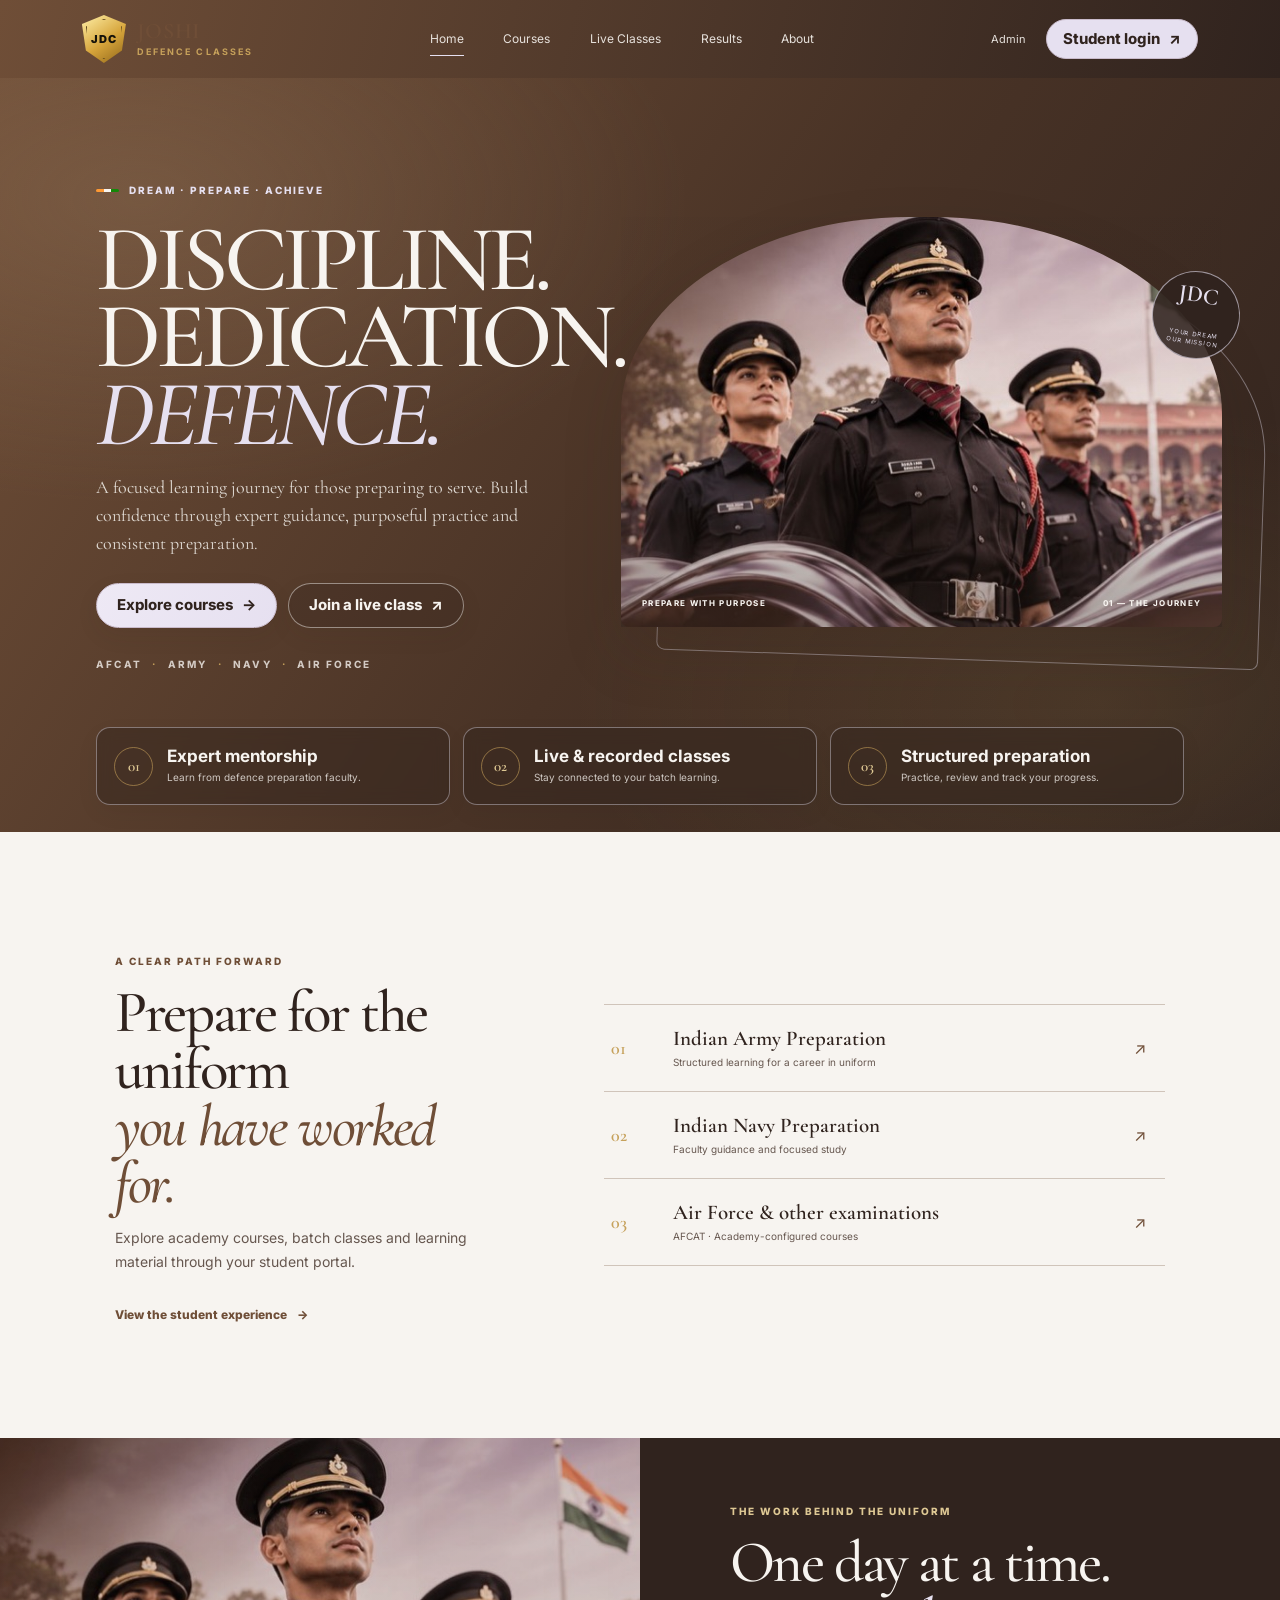
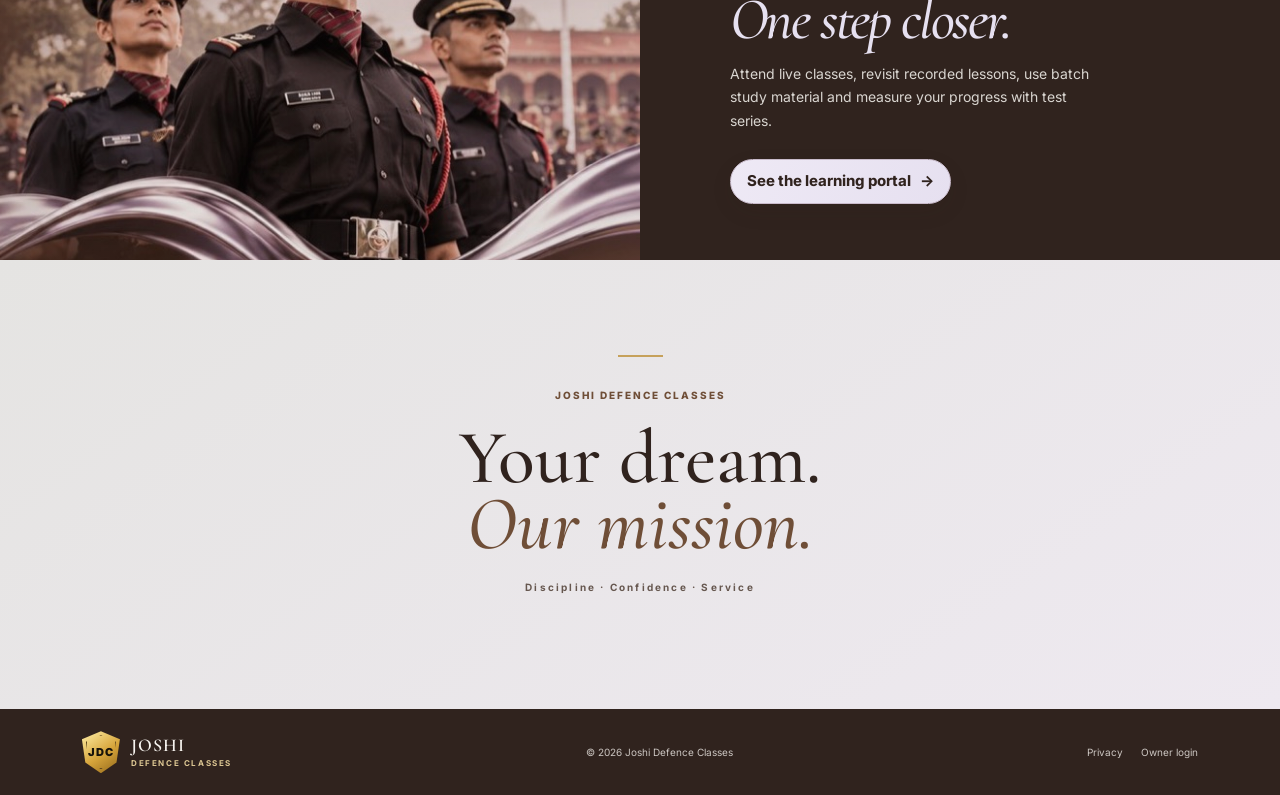
==== commit 67edc622: "Remove NDA and CDS labels from the interface" ====
--- a/index.html
+++ b/index.html
@@ -43,7 +43,7 @@
           <a class="btn" href="student/?demo=student">Explore courses <span aria-hidden="true">→</span></a>
           <a class="btn btn-quiet" href="student/?demo=student">Join a live class <span aria-hidden="true">↗</span></a>
         </div>
-        <p class="exam-line">NDA <span>·</span> CDS <span>·</span> AFCAT <span>·</span> ARMY <span>·</span> NAVY <span>·</span> AIR FORCE</p>
+        <p class="exam-line">AFCAT <span>·</span> ARMY <span>·</span> NAVY <span>·</span> AIR FORCE</p>
       </div>
       <figure class="hero-visual">
         <img src="assets/jdc-hero-cadets.jpg" alt="Three cadets in uniform with the Indian flag" fetchpriority="high">
@@ -65,8 +65,8 @@
         <a class="text-link" href="student/?demo=student">View the student experience <span aria-hidden="true">→</span></a>
       </div>
       <div class="programme-list">
-        <a class="programme-row" href="student/?demo=student"><span class="programme-number">01</span><span><strong>National Defence Academy</strong><small>NDA · Foundation and focused preparation</small></span><span class="programme-arrow" aria-hidden="true">↗</span></a>
-        <a class="programme-row" href="student/?demo=student"><span class="programme-number">02</span><span><strong>Combined Defence Services</strong><small>CDS · Classroom and independent study</small></span><span class="programme-arrow" aria-hidden="true">↗</span></a>
+        <a class="programme-row" href="student/?demo=student"><span class="programme-number">01</span><span><strong>Indian Army Preparation</strong><small>Structured learning for a career in uniform</small></span><span class="programme-arrow" aria-hidden="true">↗</span></a>
+        <a class="programme-row" href="student/?demo=student"><span class="programme-number">02</span><span><strong>Indian Navy Preparation</strong><small>Faculty guidance and focused study</small></span><span class="programme-arrow" aria-hidden="true">↗</span></a>
         <a class="programme-row" href="student/?demo=student"><span class="programme-number">03</span><span><strong>Air Force & other examinations</strong><small>AFCAT · Academy-configured courses</small></span><span class="programme-arrow" aria-hidden="true">↗</span></a>
       </div>
     </section>
--- a/assets/palette.css
+++ b/assets/palette.css
@@ -39,10 +39,17 @@
 }
 button, input, select, textarea { font: inherit; }
 button { cursor: pointer; }
+:focus-visible { outline: 2px solid var(--mocha); outline-offset: 3px; }
+.topbar :focus-visible, .sidebar :focus-visible, .mobile-nav :focus-visible,
+.site-header :focus-visible, .site-footer :focus-visible, .login-art :focus-visible,
+.hero-card :focus-visible, .student-hero :focus-visible, .learning-band :focus-visible {
+  outline-color: var(--gold-bright);
+}
 a { color: var(--mocha); }
 .hidden { display: none !important; }
 .muted { color: var(--muted); }
-.gold, .eyebrow, .notification-shortcut { color: var(--gold); }
+.gold, .notification-shortcut { color: var(--mocha); }
+.eyebrow { color: var(--mocha); }
 .small { font-size: 12px; }
 .eyebrow { font-size: 10px; font-weight: 800; letter-spacing: .2em; text-transform: uppercase; }
 h1, .workspace-head h1, .surface-head h2, .hero-card h2,
@@ -197,6 +204,8 @@
   color: var(--bg);
 }
 .login-art h1, .login-art .brand-name, .login-art p { color: var(--bg); }
+.login-art .eyebrow { color: var(--gold-bright); }
+.login-art .gold { color: var(--lavender); }
 .login-art h1 { font-size: clamp(42px, 6vw, 76px); }
 .login-art p { color: #F7F4F0E8; }
 .login-panel {
--- a/assets/landing.css
+++ b/assets/landing.css
@@ -126,6 +126,7 @@
 
 .programme-section { display: grid; grid-template-columns: minmax(250px, .8fr) minmax(0, 1.2fr); gap: clamp(38px, 9vw, 130px); padding: 112px clamp(24px, 9vw, 145px); background: var(--bg); }
 .section-intro .eyebrow, .learning-copy .eyebrow { color: var(--mocha); }
+.learning-copy .eyebrow { color: var(--gold-bright); }
 .section-intro h2, .learning-copy h2 { margin: 15px 0 14px; color: var(--espresso); font: 500 clamp(38px, 4.6vw, 61px)/.97 var(--display-font); letter-spacing: -.04em; }
 .section-intro > p:not(.eyebrow), .learning-copy > p:not(.eyebrow) { max-width: 420px; color: var(--muted); font-size: 14px; line-height: 1.7; }
 .text-link { display: inline-flex; gap: 10px; align-items: center; margin-top: 18px; color: var(--mocha); font-size: 12px; font-weight: 800; text-decoration: none; }
